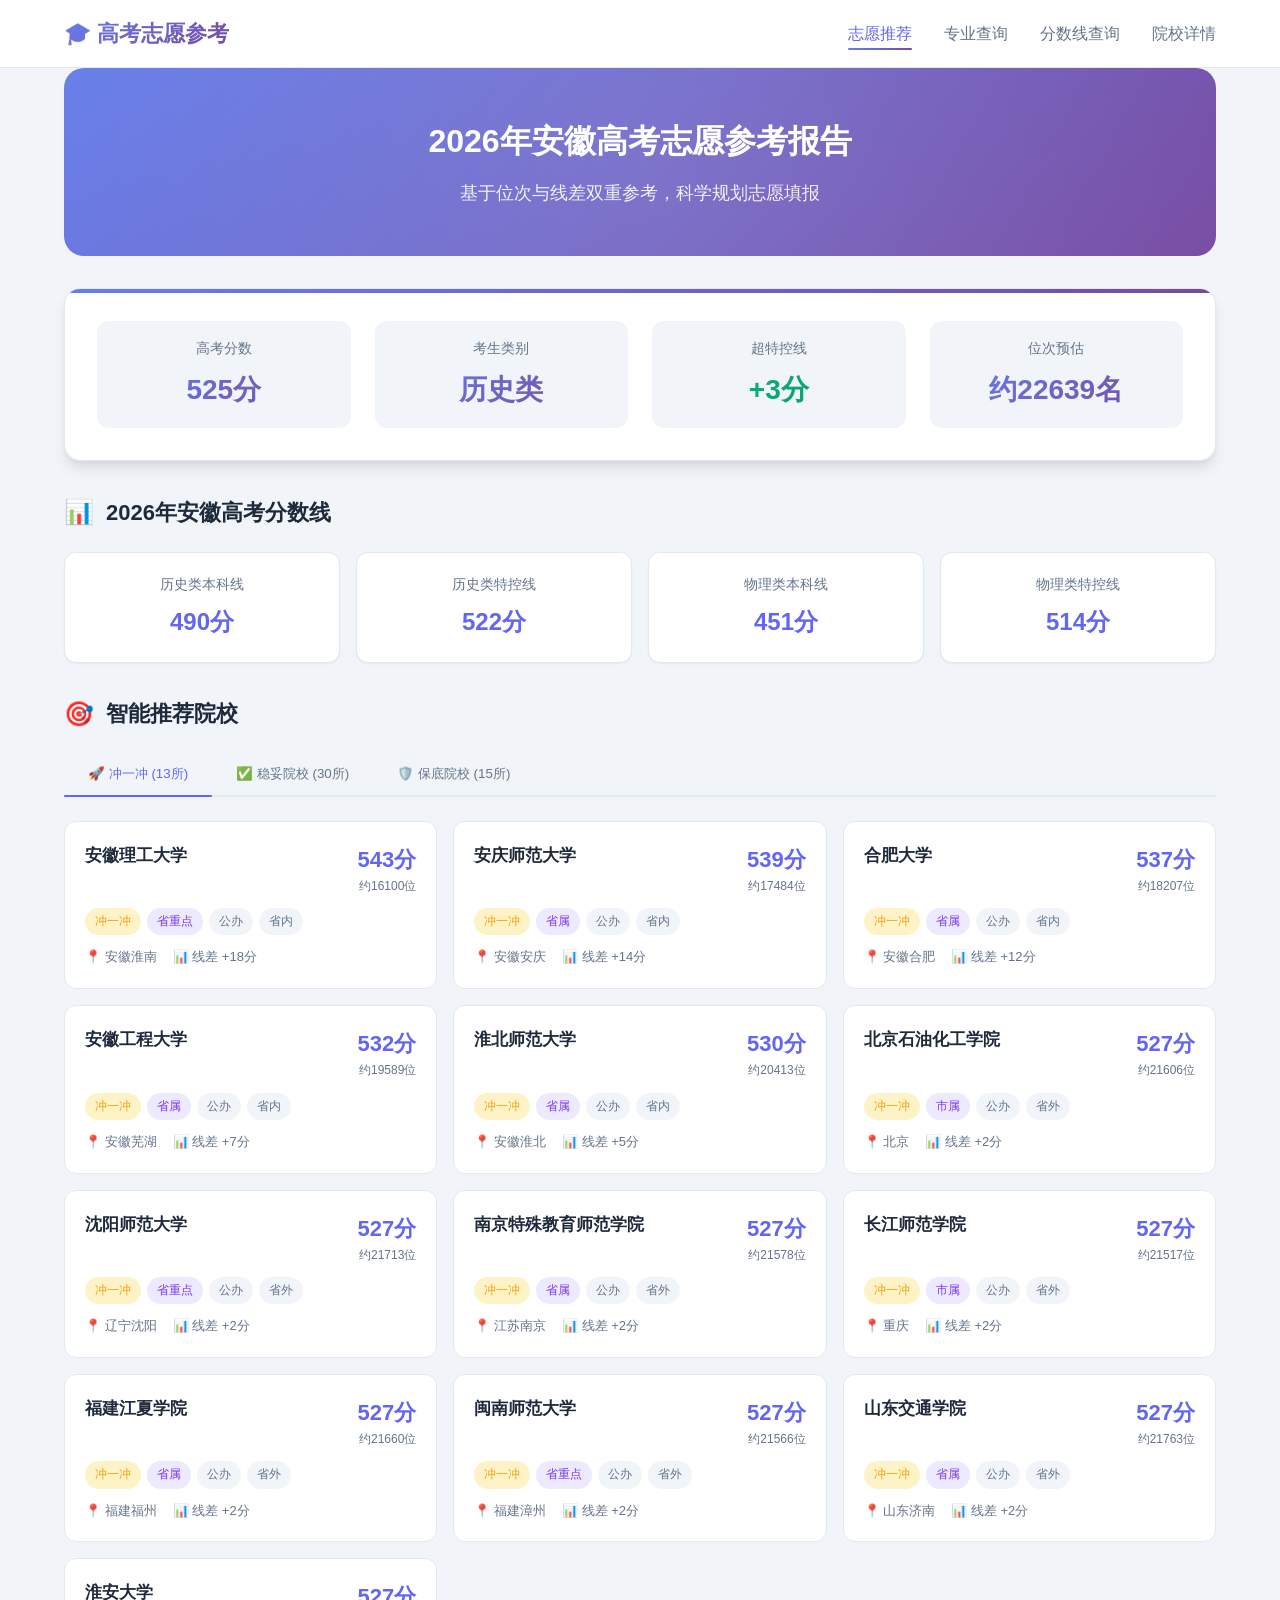
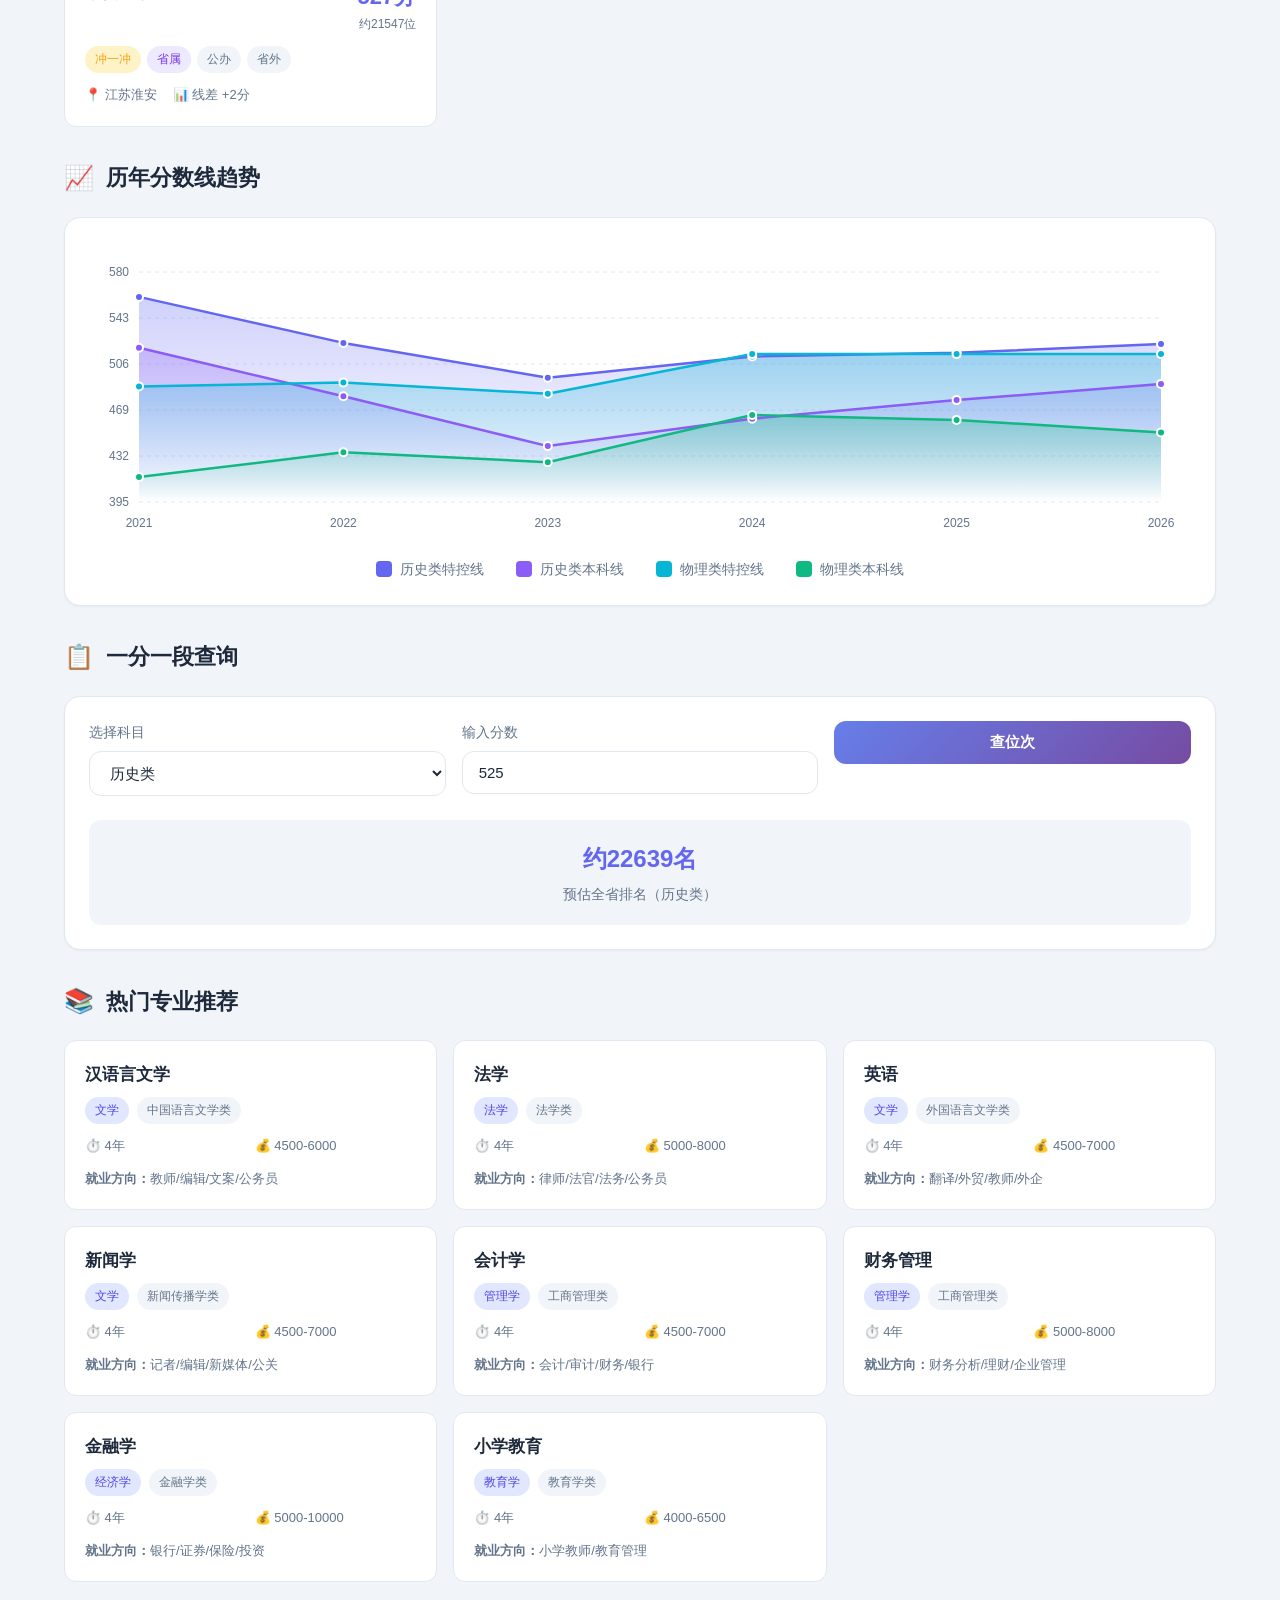
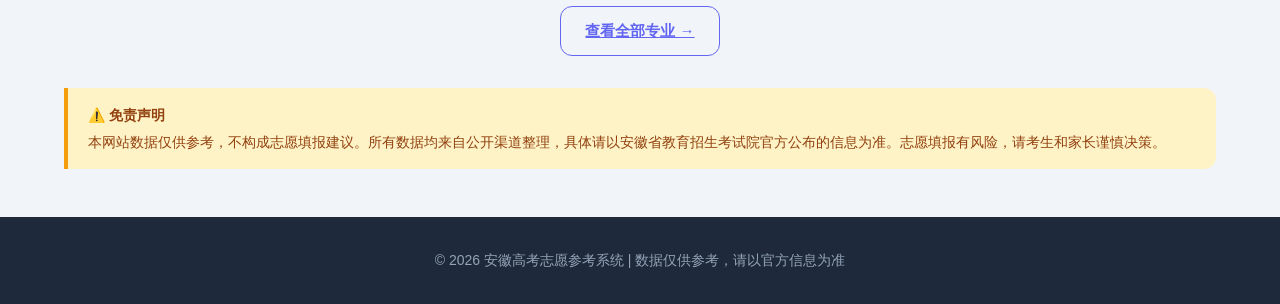
==== index.html @ 8ac1f15d "feat: 2026年安徽高考志愿参考报告系统 - 124所院校数据" ====
<!DOCTYPE html>
<html lang="zh-CN">
<head>
    <meta charset="UTF-8">
    <meta name="viewport" content="width=device-width, initial-scale=1.0">
    <title>2026年安徽高考志愿参考报告</title>
    <link rel="stylesheet" href="css/style.css">
</head>
<body>
    <header>
        <nav>
            <a href="index.html" class="logo">🎓 高考志愿参考</a>
            <button class="menu-toggle" aria-label="菜单">☰</button>
            <ul class="nav-links">
                <li><a href="index.html" class="active">志愿推荐</a></li>
                <li><a href="major.html">专业查询</a></li>
                <li><a href="score.html">分数线查询</a></li>
                <li><a href="school.html">院校详情</a></li>
            </ul>
        </nav>
    </header>

    <main class="container">
        <div class="hero">
            <h1>2026年安徽高考志愿参考报告</h1>
            <p>基于位次与线差双重参考，科学规划志愿填报</p>
        </div>

        <div class="section">
            <div class="user-info-card">
                <div class="user-info-item">
                    <div class="label">高考分数</div>
                    <div class="value">525分</div>
                </div>
                <div class="user-info-item">
                    <div class="label">考生类别</div>
                    <div class="value">历史类</div>
                </div>
                <div class="user-info-item">
                    <div class="label">超特控线</div>
                    <div class="value green">+3分</div>
                </div>
                <div class="user-info-item">
                    <div class="label">位次预估</div>
                    <div class="value">约22639名</div>
                </div>
            </div>
        </div>

        <div class="section">
            <h2 class="section-title">
                <span class="icon">📊</span>
                2026年安徽高考分数线
            </h2>
            <div class="score-lines">
                <div class="score-line-card">
                    <div class="label">历史类本科线</div>
                    <div class="value">490分</div>
                </div>
                <div class="score-line-card">
                    <div class="label">历史类特控线</div>
                    <div class="value">522分</div>
                </div>
                <div class="score-line-card">
                    <div class="label">物理类本科线</div>
                    <div class="value">451分</div>
                </div>
                <div class="score-line-card">
                    <div class="label">物理类特控线</div>
                    <div class="value">514分</div>
                </div>
            </div>
        </div>

        <div class="section">
            <h2 class="section-title">
                <span class="icon">🎯</span>
                智能推荐院校
            </h2>
            <div class="tabs">
                <button class="tab active" data-tab="chong">🚀 冲一冲 (13所)</button>
                <button class="tab" data-tab="wen">✅ 稳妥院校 (30所)</button>
                <button class="tab" data-tab="bao">🛡️ 保底院校 (15所)</button>
            </div>

            <div class="tab-content active" id="tab-chong">
                <div class="recommend-grid" id="chongList"></div>
            </div>
            <div class="tab-content" id="tab-wen">
                <div class="recommend-grid" id="wenList"></div>
            </div>
            <div class="tab-content" id="tab-bao">
                <div class="recommend-grid" id="baoList"></div>
            </div>
        </div>

        <div class="section">
            <h2 class="section-title">
                <span class="icon">📈</span>
                历年分数线趋势
            </h2>
            <div class="chart-container">
                <div class="chart-canvas" id="trendChart"></div>
                <div class="chart-legend">
                    <div class="legend-item">
                        <span class="legend-color" style="background: #6366f1;"></span>
                        <span>历史类特控线</span>
                    </div>
                    <div class="legend-item">
                        <span class="legend-color" style="background: #8b5cf6;"></span>
                        <span>历史类本科线</span>
                    </div>
                    <div class="legend-item">
                        <span class="legend-color" style="background: #06b6d4;"></span>
                        <span>物理类特控线</span>
                    </div>
                    <div class="legend-item">
                        <span class="legend-color" style="background: #10b981;"></span>
                        <span>物理类本科线</span>
                    </div>
                </div>
            </div>
        </div>

        <div class="section">
            <h2 class="section-title">
                <span class="icon">📋</span>
                一分一段查询
            </h2>
            <div class="query-card">
                <div class="query-form">
                    <div class="form-group">
                        <label for="querySubject">选择科目</label>
                        <select id="querySubject">
                            <option value="history">历史类</option>
                            <option value="physics">物理类</option>
                        </select>
                    </div>
                    <div class="form-group">
                        <label for="queryScore">输入分数</label>
                        <input type="number" id="queryScore" placeholder="请输入分数" min="300" max="750" value="525">
                    </div>
                    <div class="form-group" style="display: flex; align-items: flex-end;">
                        <button class="btn btn-primary" id="queryRankBtn" style="width: 100%;">查位次</button>
                    </div>
                </div>
                <div class="query-result" id="rankResult">
                    <div class="result-value">约22639名</div>
                    <div class="result-label">预估全省排名（历史类）</div>
                </div>
            </div>
        </div>

        <div class="section">
            <h2 class="section-title">
                <span class="icon">📚</span>
                热门专业推荐
            </h2>
            <div class="major-grid" id="majorRecommend"></div>
            <div style="text-align: center; margin-top: 1.5rem;">
                <a href="major.html" class="btn btn-outline">查看全部专业 →</a>
            </div>
        </div>

        <div class="disclaimer">
            <strong>⚠️ 免责声明</strong>
            本网站数据仅供参考，不构成志愿填报建议。所有数据均来自公开渠道整理，具体请以安徽省教育招生考试院官方公布的信息为准。志愿填报有风险，请考生和家长谨慎决策。
        </div>
    </main>

    <footer>
        <p>© 2026 安徽高考志愿参考系统 | 数据仅供参考，请以官方信息为准</p>
    </footer>

    <script src="data/control-lines.js"></script>
    <script src="data/schools-anhui.js"></script>
    <script src="data/schools-national.js"></script>
    <script src="data/majors.js"></script>
    <script src="data/rank-table.js"></script>
    <script src="js/app.js"></script>
</body>
</html>
---- css/style.css ----
:root {
    --primary: #6366f1;
    --primary-dark: #4f46e5;
    --primary-light: #818cf8;
    --secondary: #8b5cf6;
    --secondary-dark: #7c3aed;
    --accent: #06b6d4;
    --success: #10b981;
    --warning: #f59e0b;
    --danger: #ef4444;
    --bg: #f1f5f9;
    --bg-gradient: linear-gradient(135deg, #667eea 0%, #764ba2 100%);
    --card-bg: #ffffff;
    --text: #1e293b;
    --text-secondary: #64748b;
    --text-light: #94a3b8;
    --border: #e2e8f0;
    --shadow-sm: 0 1px 2px 0 rgba(0, 0, 0, 0.05);
    --shadow: 0 4px 6px -1px rgba(0, 0, 0, 0.1), 0 2px 4px -1px rgba(0, 0, 0, 0.06);
    --shadow-md: 0 10px 15px -3px rgba(0, 0, 0, 0.1), 0 4px 6px -2px rgba(0, 0, 0, 0.05);
    --shadow-lg: 0 20px 25px -5px rgba(0, 0, 0, 0.1), 0 10px 10px -5px rgba(0, 0, 0, 0.04);
    --radius: 8px;
    --radius-md: 12px;
    --radius-lg: 16px;
    --radius-xl: 20px;
    --transition: all 0.3s cubic-bezier(0.4, 0, 0.2, 1);
}

* {
    margin: 0;
    padding: 0;
    box-sizing: border-box;
}

html {
    font-size: 16px;
    scroll-behavior: smooth;
}

body {
    font-family: -apple-system, BlinkMacSystemFont, "Segoe UI", "PingFang SC", "Hiragino Sans GB", "Microsoft YaHei", Roboto, "Helvetica Neue", Arial, sans-serif;
    background: var(--bg);
    color: var(--text);
    line-height: 1.6;
    min-height: 100vh;
}

.container {
    max-width: 1200px;
    margin: 0 auto;
    padding: 0 1.5rem;
}

header {
    background: rgba(255, 255, 255, 0.95);
    backdrop-filter: blur(10px);
    border-bottom: 1px solid var(--border);
    position: sticky;
    top: 0;
    z-index: 100;
}

nav {
    display: flex;
    justify-content: space-between;
    align-items: center;
    padding: 1rem 1.5rem;
    max-width: 1200px;
    margin: 0 auto;
}

.logo {
    font-size: 1.375rem;
    font-weight: 700;
    background: var(--bg-gradient);
    -webkit-background-clip: text;
    -webkit-text-fill-color: transparent;
    background-clip: text;
    text-decoration: none;
    display: flex;
    align-items: center;
    gap: 0.5rem;
}

.nav-links {
    display: flex;
    gap: 2rem;
    list-style: none;
    align-items: center;
}

.nav-links a {
    color: var(--text-secondary);
    text-decoration: none;
    font-weight: 500;
    transition: var(--transition);
    position: relative;
    padding: 0.5rem 0;
}

.nav-links a:hover,
.nav-links a.active {
    color: var(--primary);
}

.nav-links a.active::after {
    content: '';
    position: absolute;
    bottom: 0;
    left: 0;
    right: 0;
    height: 2px;
    background: var(--bg-gradient);
    border-radius: 1px;
}

.menu-toggle {
    display: none;
    background: none;
    border: none;
    font-size: 1.5rem;
    cursor: pointer;
    color: var(--text);
}

main {
    padding: 2rem 0;
    max-width: 1200px;
    margin: 0 auto;
    min-height: calc(100vh - 140px);
}

footer {
    background: #1e293b;
    color: #94a3b8;
    text-align: center;
    padding: 2rem 1.5rem;
    margin-top: 3rem;
}

footer p {
    font-size: 0.875rem;
}

.hero {
    text-align: center;
    padding: 3rem 2rem;
    background: var(--bg-gradient);
    color: #fff;
    border-radius: var(--radius-xl);
    margin-bottom: 2rem;
    position: relative;
    overflow: hidden;
}

.hero::before {
    content: '';
    position: absolute;
    top: -50%;
    left: -50%;
    width: 200%;
    height: 200%;
    background: radial-gradient(circle, rgba(255,255,255,0.1) 0%, transparent 60%);
    animation: float 6s ease-in-out infinite;
}

@keyframes float {
    0%, 100% { transform: translate(0, 0); }
    50% { transform: translate(20px, 20px); }
}

.hero h1 {
    font-size: 2rem;
    margin-bottom: 0.75rem;
    position: relative;
    z-index: 1;
}

.hero p {
    opacity: 0.9;
    font-size: 1.125rem;
    position: relative;
    z-index: 1;
}

.section {
    margin-bottom: 2rem;
}

.section-title {
    font-size: 1.375rem;
    font-weight: 700;
    margin-bottom: 1.25rem;
    display: flex;
    align-items: center;
    gap: 0.75rem;
    color: var(--text);
}

.section-title .icon {
    font-size: 1.5rem;
}

.card {
    background: var(--card-bg);
    border-radius: var(--radius-lg);
    padding: 1.5rem;
    box-shadow: var(--shadow-sm);
    transition: var(--transition);
    border: 1px solid var(--border);
}

.card:hover {
    box-shadow: var(--shadow-md);
    transform: translateY(-2px);
}

.user-info-card {
    background: var(--card-bg);
    border-radius: var(--radius-lg);
    padding: 2rem;
    box-shadow: var(--shadow-md);
    margin-bottom: 2rem;
    display: grid;
    grid-template-columns: repeat(auto-fit, minmax(200px, 1fr));
    gap: 1.5rem;
    border: 1px solid var(--border);
    position: relative;
    overflow: hidden;
}

.user-info-card::before {
    content: '';
    position: absolute;
    top: 0;
    left: 0;
    right: 0;
    height: 4px;
    background: var(--bg-gradient);
}

.user-info-item {
    text-align: center;
    padding: 1rem;
    background: var(--bg);
    border-radius: var(--radius-md);
}

.user-info-item .label {
    font-size: 0.875rem;
    color: var(--text-secondary);
    margin-bottom: 0.5rem;
}

.user-info-item .value {
    font-size: 1.75rem;
    font-weight: 700;
    background: var(--bg-gradient);
    -webkit-background-clip: text;
    -webkit-text-fill-color: transparent;
    background-clip: text;
}

.user-info-item .value.green {
    background: linear-gradient(135deg, #10b981 0%, #059669 100%);
    -webkit-background-clip: text;
    -webkit-text-fill-color: transparent;
    background-clip: text;
}

.score-lines {
    display: grid;
    grid-template-columns: repeat(auto-fit, minmax(180px, 1fr));
    gap: 1rem;
    margin-bottom: 2rem;
}

.score-line-card {
    background: var(--card-bg);
    border-radius: var(--radius-md);
    padding: 1.25rem;
    text-align: center;
    border: 1px solid var(--border);
    box-shadow: var(--shadow-sm);
    transition: var(--transition);
}

.score-line-card:hover {
    box-shadow: var(--shadow-md);
    transform: translateY(-2px);
}

.score-line-card .label {
    font-size: 0.875rem;
    color: var(--text-secondary);
    margin-bottom: 0.5rem;
}

.score-line-card .value {
    font-size: 1.5rem;
    font-weight: 700;
    color: var(--primary);
}

.recommend-tabs {
    display: flex;
    gap: 0.5rem;
    margin-bottom: 1.5rem;
    flex-wrap: wrap;
}

.tab-btn {
    padding: 0.625rem 1.25rem;
    border: 1px solid var(--border);
    background: var(--card-bg);
    border-radius: var(--radius-md);
    cursor: pointer;
    font-weight: 500;
    transition: var(--transition);
    color: var(--text-secondary);
}

.tab-btn:hover {
    border-color: var(--primary-light);
    color: var(--primary);
}

.tab-btn.active {
    background: var(--bg-gradient);
    color: #fff;
    border-color: transparent;
}

.recommend-grid {
    display: grid;
    grid-template-columns: repeat(auto-fill, minmax(350px, 1fr));
    gap: 1rem;
}

.school-card {
    background: var(--card-bg);
    border-radius: var(--radius-md);
    padding: 1.25rem;
    border: 1px solid var(--border);
    transition: var(--transition);
    cursor: pointer;
    display: flex;
    flex-direction: column;
    gap: 0.75rem;
}

.school-card:hover {
    box-shadow: var(--shadow-md);
    transform: translateY(-2px);
    border-color: var(--primary-light);
}

.school-card-header {
    display: flex;
    justify-content: space-between;
    align-items: flex-start;
    gap: 1rem;
}

.school-card-header h3 {
    font-size: 1.0625rem;
    font-weight: 600;
    color: var(--text);
}

.school-score {
    text-align: right;
    flex-shrink: 0;
}

.school-score .score {
    font-size: 1.375rem;
    font-weight: 700;
    color: var(--primary);
}

.school-score .rank {
    font-size: 0.75rem;
    color: var(--text-secondary);
}

.school-tags {
    display: flex;
    flex-wrap: wrap;
    gap: 0.375rem;
}

.tag {
    padding: 0.25rem 0.625rem;
    background: var(--bg);
    border-radius: 9999px;
    font-size: 0.75rem;
    color: var(--text-secondary);
    font-weight: 500;
}

.tag.primary {
    background: #e0e7ff;
    color: var(--primary-dark);
}

.tag.success {
    background: #d1fae5;
    color: var(--success);
}

.tag.warning {
    background: #fef3c7;
    color: var(--warning);
}

.tag.danger {
    background: #fee2e2;
    color: var(--danger);
}

.tag.secondary {
    background: #ede9fe;
    color: var(--secondary-dark);
}

.school-meta {
    display: flex;
    gap: 1rem;
    font-size: 0.8125rem;
    color: var(--text-secondary);
    flex-wrap: wrap;
}

.school-meta span {
    display: flex;
    align-items: center;
    gap: 0.25rem;
}

.chart-container {
    background: var(--card-bg);
    border-radius: var(--radius-lg);
    padding: 1.5rem;
    border: 1px solid var(--border);
    box-shadow: var(--shadow-sm);
    margin-bottom: 2rem;
}

.chart-canvas {
    width: 100%;
    height: 300px;
    position: relative;
}

.chart-legend {
    display: flex;
    justify-content: center;
    gap: 2rem;
    margin-top: 1rem;
    flex-wrap: wrap;
}

.legend-item {
    display: flex;
    align-items: center;
    gap: 0.5rem;
    font-size: 0.875rem;
    color: var(--text-secondary);
}

.legend-color {
    width: 16px;
    height: 16px;
    border-radius: 4px;
}

.query-card {
    background: var(--card-bg);
    border-radius: var(--radius-lg);
    padding: 1.5rem;
    border: 1px solid var(--border);
    box-shadow: var(--shadow-sm);
    margin-bottom: 2rem;
}

.query-form {
    display: grid;
    grid-template-columns: repeat(auto-fit, minmax(200px, 1fr));
    gap: 1rem;
    margin-bottom: 1.5rem;
}

.form-group {
    display: flex;
    flex-direction: column;
    gap: 0.5rem;
}

.form-group label {
    font-weight: 500;
    font-size: 0.875rem;
    color: var(--text-secondary);
}

.form-group select,
.form-group input {
    padding: 0.75rem 1rem;
    border: 1px solid var(--border);
    border-radius: var(--radius-md);
    font-size: 0.9375rem;
    transition: var(--transition);
    background: var(--card-bg);
    color: var(--text);
}

.form-group select:focus,
.form-group input:focus {
    outline: none;
    border-color: var(--primary);
    box-shadow: 0 0 0 3px rgba(99, 102, 241, 0.1);
}

.btn {
    padding: 0.75rem 1.5rem;
    border: none;
    border-radius: var(--radius-md);
    font-size: 0.9375rem;
    font-weight: 600;
    cursor: pointer;
    transition: var(--transition);
    display: inline-flex;
    align-items: center;
    justify-content: center;
    gap: 0.5rem;
}

.btn-primary {
    background: var(--bg-gradient);
    color: #fff;
}

.btn-primary:hover {
    transform: translateY(-1px);
    box-shadow: var(--shadow-md);
}

.btn-secondary {
    background: var(--card-bg);
    color: var(--text);
    border: 1px solid var(--border);
}

.btn-secondary:hover {
    border-color: var(--primary-light);
    color: var(--primary);
}

.btn-outline {
    background: transparent;
    color: var(--primary);
    border: 1px solid var(--primary);
}

.btn-outline:hover {
    background: var(--primary);
    color: #fff;
}

.query-result {
    background: var(--bg);
    border-radius: var(--radius-md);
    padding: 1.25rem;
    text-align: center;
}

.query-result .result-value {
    font-size: 1.5rem;
    font-weight: 700;
    color: var(--primary);
    margin-bottom: 0.25rem;
}

.query-result .result-label {
    font-size: 0.875rem;
    color: var(--text-secondary);
}

.major-grid {
    display: grid;
    grid-template-columns: repeat(auto-fill, minmax(300px, 1fr));
    gap: 1rem;
}

.major-card {
    background: var(--card-bg);
    border-radius: var(--radius-md);
    padding: 1.25rem;
    border: 1px solid var(--border);
    transition: var(--transition);
}

.major-card:hover {
    box-shadow: var(--shadow-md);
    transform: translateY(-2px);
    border-color: var(--primary-light);
}

.major-card h3 {
    font-size: 1.0625rem;
    font-weight: 600;
    margin-bottom: 0.5rem;
    color: var(--text);
}

.major-card .category {
    font-size: 0.8125rem;
    color: var(--text-secondary);
    margin-bottom: 0.75rem;
    display: flex;
    gap: 0.5rem;
    flex-wrap: wrap;
}

.major-card .info {
    display: grid;
    grid-template-columns: 1fr 1fr;
    gap: 0.5rem;
    font-size: 0.8125rem;
    color: var(--text-secondary);
}

.major-card .info span {
    display: flex;
    align-items: center;
    gap: 0.25rem;
}

.filter-bar {
    display: flex;
    gap: 1rem;
    margin-bottom: 1.5rem;
    flex-wrap: wrap;
    align-items: flex-end;
}

.filter-bar .form-group {
    flex: 1;
    min-width: 150px;
}

.back-link {
    display: inline-flex;
    align-items: center;
    gap: 0.5rem;
    color: var(--primary);
    text-decoration: none;
    font-weight: 500;
    margin-bottom: 1rem;
    transition: var(--transition);
}

.back-link:hover {
    color: var(--primary-dark);
    transform: translateX(-2px);
}

.school-detail-header {
    background: var(--bg-gradient);
    color: #fff;
    padding: 2.5rem;
    border-radius: var(--radius-xl);
    margin-bottom: 2rem;
    position: relative;
    overflow: hidden;
}

.school-detail-header::before {
    content: '';
    position: absolute;
    top: -50%;
    right: -20%;
    width: 60%;
    height: 200%;
    background: radial-gradient(circle, rgba(255,255,255,0.15) 0%, transparent 60%);
}

.school-detail-header h1 {
    font-size: 1.75rem;
    margin-bottom: 0.75rem;
    position: relative;
    z-index: 1;
}

.school-detail-header .meta {
    display: flex;
    gap: 1rem;
    flex-wrap: wrap;
    opacity: 0.9;
    position: relative;
    z-index: 1;
}

.school-detail-header .meta span {
    display: flex;
    align-items: center;
    gap: 0.375rem;
}

.detail-grid {
    display: grid;
    grid-template-columns: repeat(auto-fit, minmax(250px, 1fr));
    gap: 1rem;
    margin-bottom: 2rem;
}

.detail-item {
    background: var(--bg);
    padding: 1rem;
    border-radius: var(--radius-md);
}

.detail-item .label {
    font-size: 0.8125rem;
    color: var(--text-secondary);
    margin-bottom: 0.375rem;
}

.detail-item .value {
    font-weight: 600;
    color: var(--text);
}

.detail-section {
    background: var(--card-bg);
    border-radius: var(--radius-lg);
    padding: 1.5rem;
    margin-bottom: 1.5rem;
    border: 1px solid var(--border);
    box-shadow: var(--shadow-sm);
}

.detail-section h2 {
    font-size: 1.125rem;
    margin-bottom: 1rem;
    padding-bottom: 0.75rem;
    border-bottom: 1px solid var(--border);
    color: var(--text);
}

.score-table {
    width: 100%;
    border-collapse: collapse;
}

.score-table th,
.score-table td {
    padding: 0.75rem 1rem;
    text-align: left;
    border-bottom: 1px solid var(--border);
}

.score-table th {
    background: var(--bg);
    font-weight: 600;
    font-size: 0.875rem;
    color: var(--text-secondary);
}

.score-table tr:hover td {
    background: var(--bg);
}

.score-table tr:last-child td {
    border-bottom: none;
}

.advantage-tags {
    display: flex;
    flex-wrap: wrap;
    gap: 0.5rem;
}

.advantage-tags .tag {
    padding: 0.5rem 0.875rem;
    background: #e0e7ff;
    color: var(--primary-dark);
    font-size: 0.875rem;
}

.disclaimer {
    background: #fef3c7;
    border-left: 4px solid var(--warning);
    padding: 1rem 1.25rem;
    border-radius: 0 var(--radius-md) var(--radius-md) 0;
    margin-top: 2rem;
    font-size: 0.875rem;
    color: #92400e;
}

.disclaimer strong {
    display: block;
    margin-bottom: 0.25rem;
}

.empty-state {
    text-align: center;
    padding: 3rem 1rem;
    color: var(--text-secondary);
}

.empty-state .icon {
    font-size: 3rem;
    margin-bottom: 1rem;
    opacity: 0.5;
}

.tabs {
    display: flex;
    gap: 0;
    border-bottom: 2px solid var(--border);
    margin-bottom: 1.5rem;
}

.tab {
    padding: 0.75rem 1.5rem;
    background: none;
    border: none;
    cursor: pointer;
    font-weight: 500;
    color: var(--text-secondary);
    position: relative;
    transition: var(--transition);
}

.tab:hover {
    color: var(--primary);
}

.tab.active {
    color: var(--primary);
}

.tab.active::after {
    content: '';
    position: absolute;
    bottom: -2px;
    left: 0;
    right: 0;
    height: 2px;
    background: var(--primary);
    border-radius: 1px;
}

.tab-content {
    display: none;
}

.tab-content.active {
    display: block;
    animation: fadeIn 0.3s ease;
}

@keyframes fadeIn {
    from { opacity: 0; transform: translateY(10px); }
    to { opacity: 1; transform: translateY(0); }
}

.compare-table {
    width: 100%;
    border-collapse: collapse;
    background: var(--card-bg);
    border-radius: var(--radius-md);
    overflow: hidden;
}

.compare-table th,
.compare-table td {
    padding: 1rem;
    text-align: center;
    border-bottom: 1px solid var(--border);
}

.compare-table th {
    background: var(--bg);
    font-weight: 600;
    color: var(--text-secondary);
    font-size: 0.875rem;
}

.compare-table tr:last-child td {
    border-bottom: none;
}

.compare-table td:first-child {
    text-align: left;
    font-weight: 500;
    color: var(--text-secondary);
}

.school-links {
    display: flex;
    gap: 1rem;
    flex-wrap: wrap;
    margin-top: 1rem;
}

.school-links a {
    display: inline-flex;
    align-items: center;
    gap: 0.375rem;
    color: var(--primary);
    text-decoration: none;
    font-size: 0.875rem;
    transition: var(--transition);
}

.school-links a:hover {
    color: var(--primary-dark);
}

@media (max-width: 768px) {
    .nav-links {
        display: none;
        position: absolute;
        top: 100%;
        left: 0;
        right: 0;
        background: var(--card-bg);
        flex-direction: column;
        padding: 1rem 1.5rem;
        border-bottom: 1px solid var(--border);
        gap: 0.75rem;
    }

    .nav-links.active {
        display: flex;
    }

    .menu-toggle {
        display: block;
    }

    .hero {
        padding: 2rem 1.5rem;
    }

    .hero h1 {
        font-size: 1.5rem;
    }

    .hero p {
        font-size: 1rem;
    }

    .recommend-grid {
        grid-template-columns: 1fr;
    }

    .major-grid {
        grid-template-columns: 1fr;
    }

    .user-info-card {
        grid-template-columns: repeat(2, 1fr);
        padding: 1.5rem;
    }

    .user-info-item .value {
        font-size: 1.375rem;
    }

    .school-detail-header {
        padding: 1.5rem;
    }

    .school-detail-header h1 {
        font-size: 1.375rem;
    }

    .query-form {
        grid-template-columns: 1fr;
    }

    .filter-bar {
        flex-direction: column;
    }

    .filter-bar .form-group {
        width: 100%;
    }

    .score-table {
        font-size: 0.8125rem;
    }

    .score-table th,
    .score-table td {
        padding: 0.5rem;
    }
}

@media (max-width: 480px) {
    .container {
        padding: 0 1rem;
    }

    nav {
        padding: 0.75rem 1rem;
    }

    main {
        padding: 1.5rem 0;
    }

    .user-info-card {
        grid-template-columns: 1fr;
    }

    .score-lines {
        grid-template-columns: 1fr 1fr;
    }

    .section-title {
        font-size: 1.125rem;
    }
}
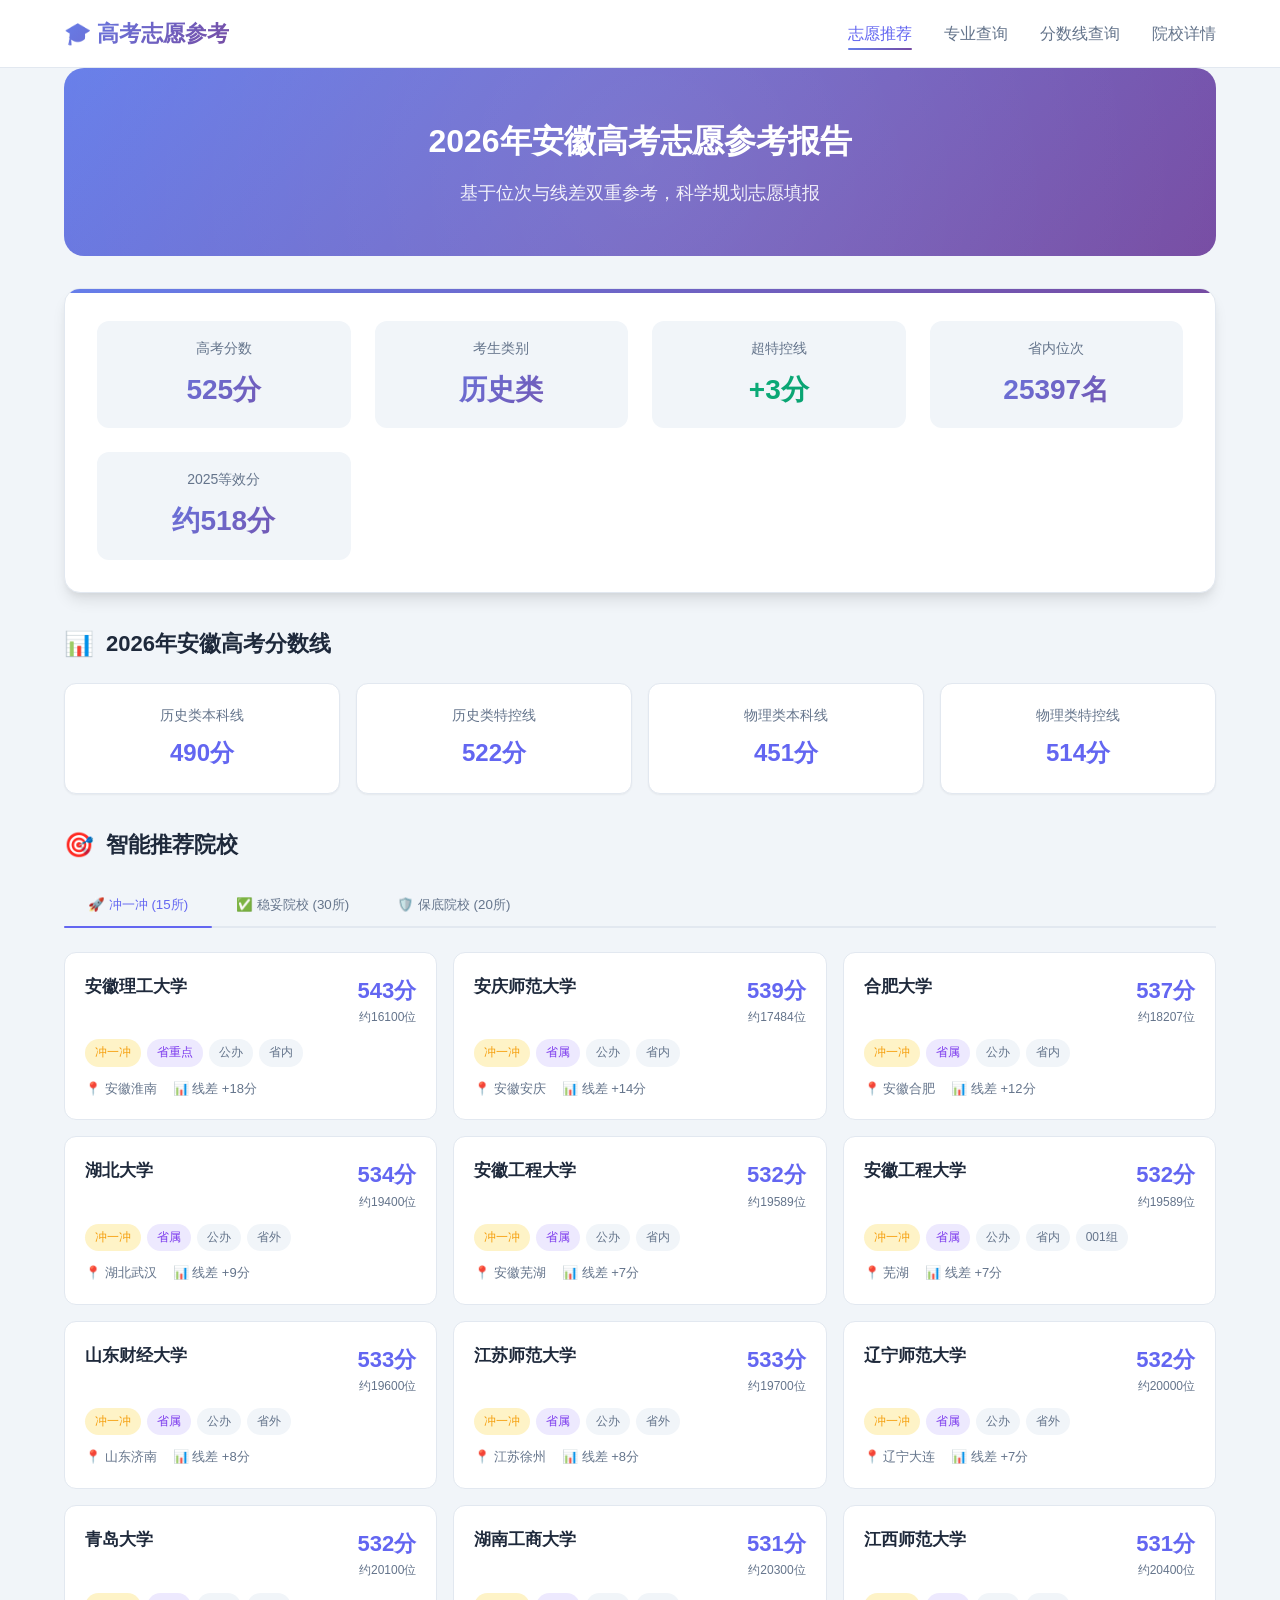
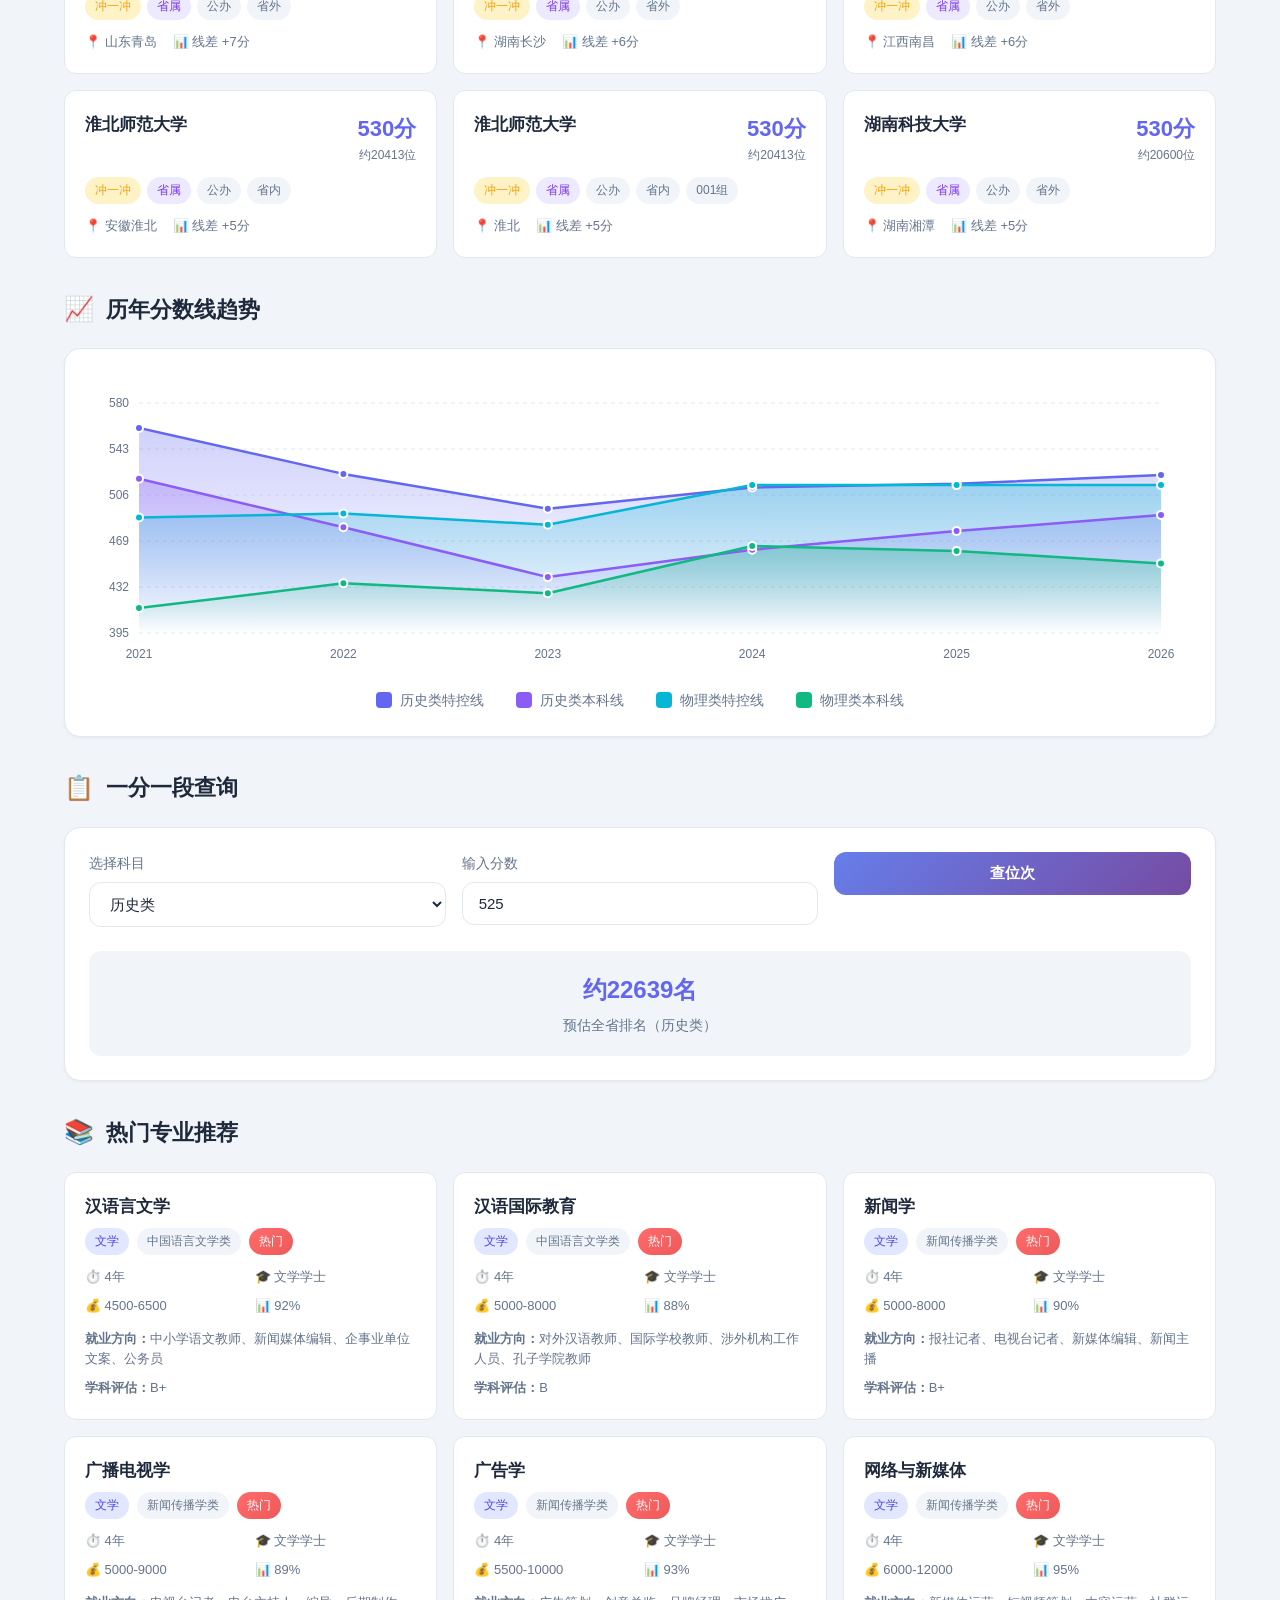
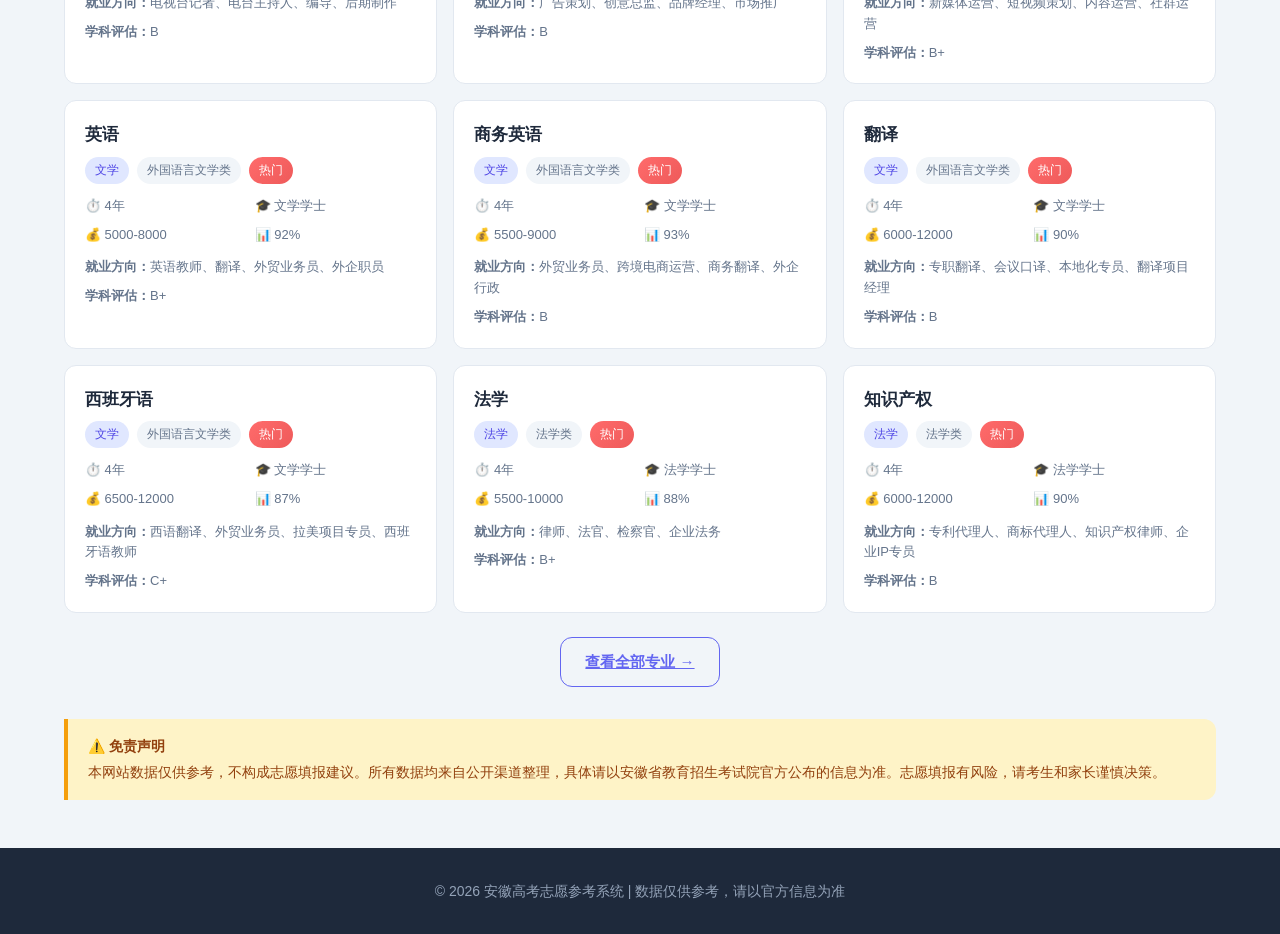
==== commit 50e24203: "更新考生位次为25397名，采用位次优先推荐算法 - 修正考生位次：22639 → 25397名 - 推荐算法改为位次优先原则（冲：位次差-6000~0，稳：0~+5000，保：+5000~+1200" ====
--- a/index.html
+++ b/index.html
@@ -41,8 +41,12 @@
                     <div class="value green">+3分</div>
                 </div>
                 <div class="user-info-item">
-                    <div class="label">位次预估</div>
-                    <div class="value">约22639名</div>
+                    <div class="label">省内位次</div>
+                    <div class="value orange">25397名</div>
+                </div>
+                <div class="user-info-item">
+                    <div class="label">2025等效分</div>
+                    <div class="value">约518分</div>
                 </div>
             </div>
         </div>
@@ -78,9 +82,9 @@
                 智能推荐院校
             </h2>
             <div class="tabs">
-                <button class="tab active" data-tab="chong">🚀 冲一冲 (13所)</button>
+                <button class="tab active" data-tab="chong">🚀 冲一冲 (15所)</button>
                 <button class="tab" data-tab="wen">✅ 稳妥院校 (30所)</button>
-                <button class="tab" data-tab="bao">🛡️ 保底院校 (15所)</button>
+                <button class="tab" data-tab="bao">🛡️ 保底院校 (20所)</button>
             </div>
 
             <div class="tab-content active" id="tab-chong">
--- a/css/style.css
+++ b/css/style.css
@@ -636,6 +636,59 @@
     gap: 0.25rem;
 }
 
+.major-card .major-desc {
+    margin-top: 0.75rem;
+    font-size: 0.8125rem;
+    color: var(--text-secondary);
+    line-height: 1.6;
+    display: -webkit-box;
+    -webkit-line-clamp: 2;
+    -webkit-box-orient: vertical;
+    overflow: hidden;
+}
+
+.major-card .major-section {
+    margin-top: 0.75rem;
+    font-size: 0.8125rem;
+    color: var(--text-secondary);
+}
+
+.major-card .major-section strong {
+    color: var(--text);
+    display: block;
+    margin-bottom: 0.375rem;
+}
+
+.major-card .tag-list {
+    display: flex;
+    flex-wrap: wrap;
+    gap: 0.375rem;
+}
+
+.tag.hot {
+    background: linear-gradient(135deg, #ff6b6b, #ee5a5a);
+    color: white;
+    border-color: transparent;
+}
+
+.tag.cold {
+    background: linear-gradient(135deg, #74b9ff, #0984e3);
+    color: white;
+    border-color: transparent;
+}
+
+.tag.ranking {
+    background: linear-gradient(135deg, #fdcb6e, #f39c12);
+    color: white;
+    border-color: transparent;
+    font-weight: 600;
+}
+
+.tag.small {
+    font-size: 0.6875rem;
+    padding: 0.125rem 0.5rem;
+}
+
 .filter-bar {
     display: flex;
     gap: 1rem;
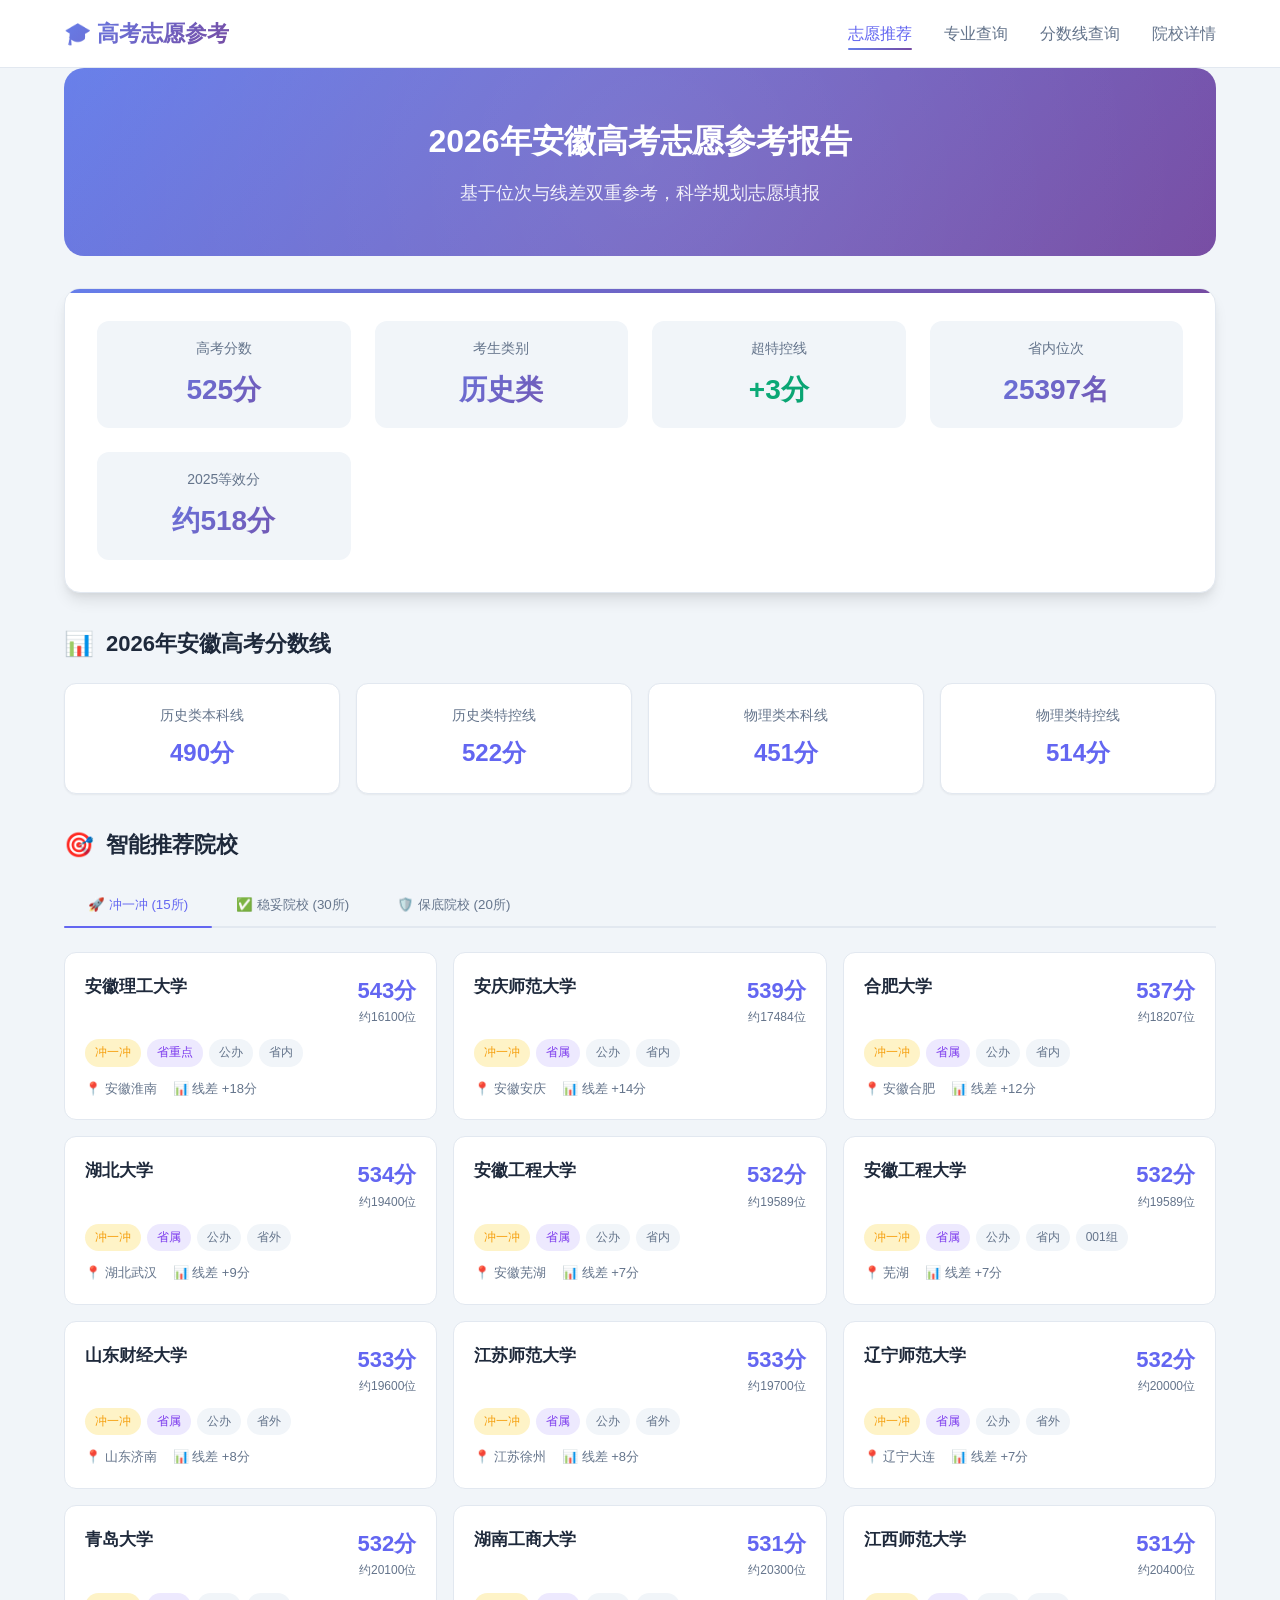
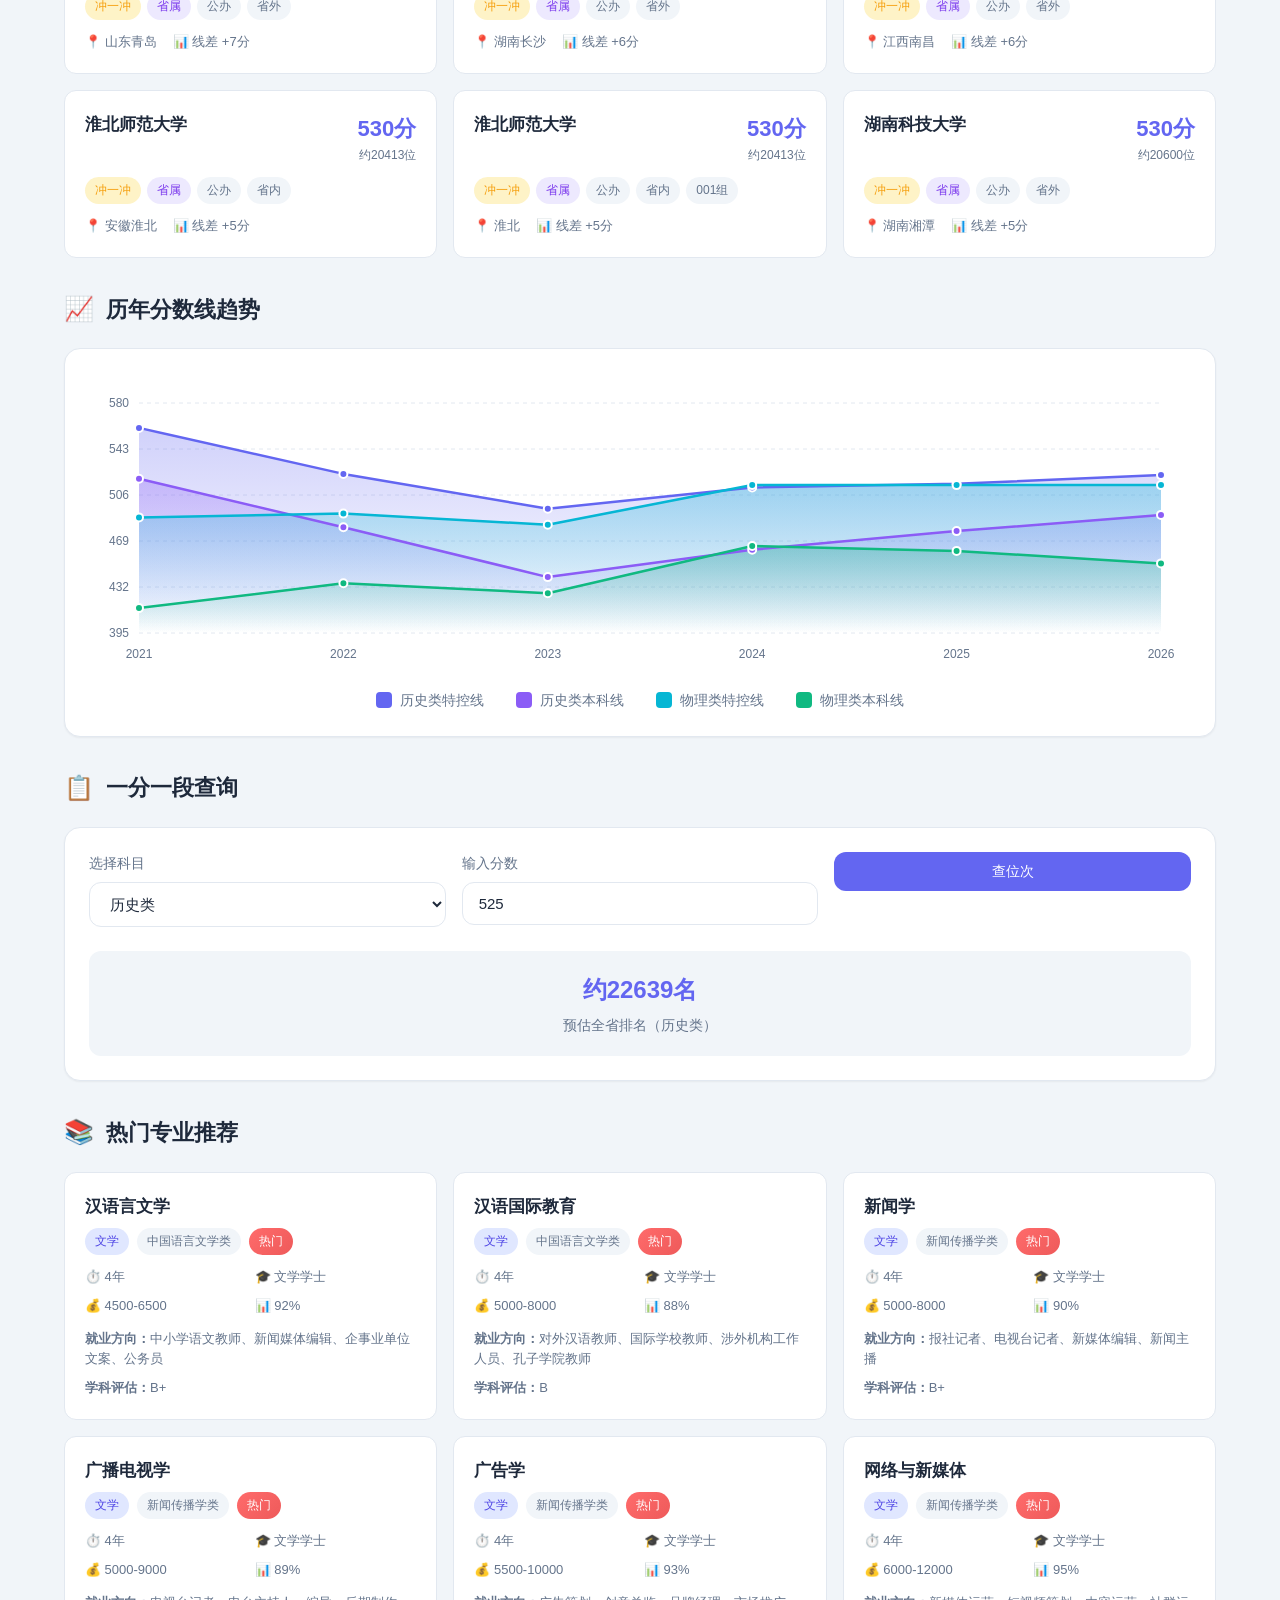
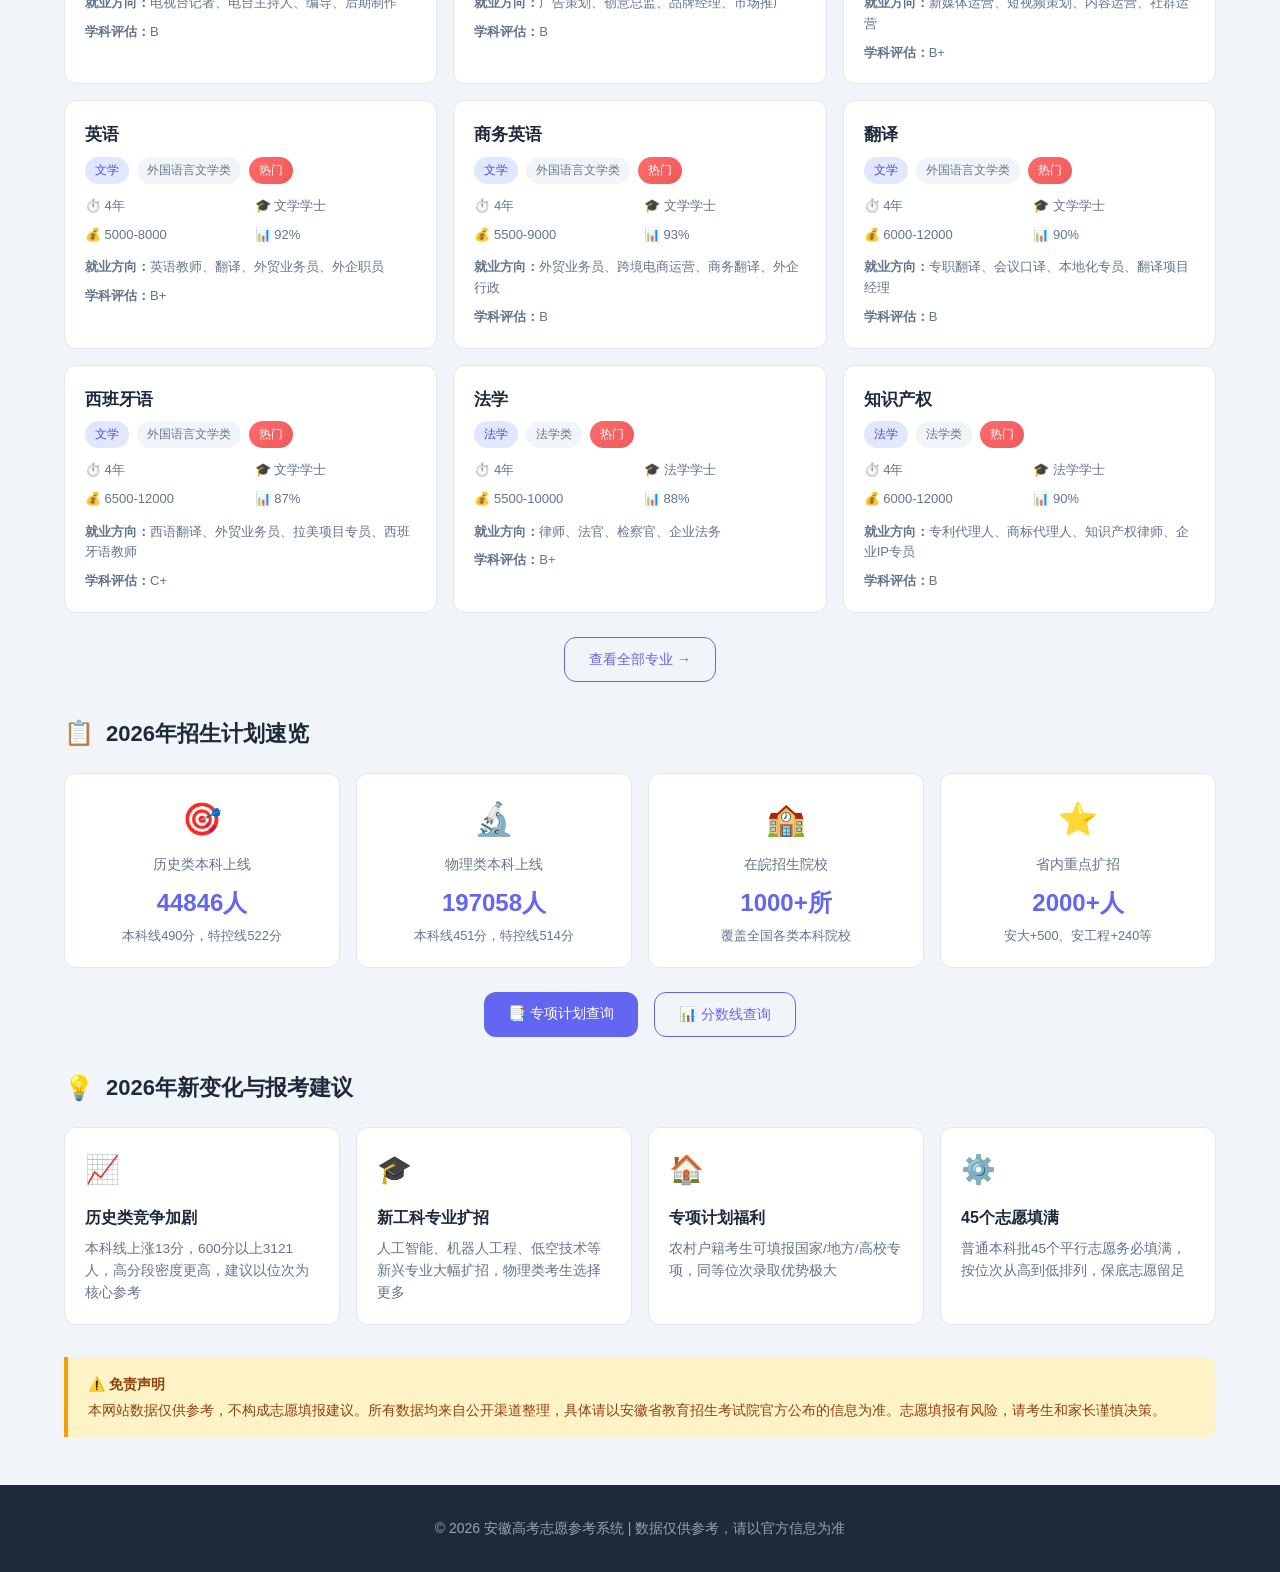
==== commit d6d415dc: "新增专项计划查询功能和2026招生计划数据 - 新增专项计划查询页面(special-plan.html)：国家专项/地方专项/高校专项 - 提取3个专项计划PDF数据：76+20+38=134所院校" ====
--- a/index.html
+++ b/index.html
@@ -166,6 +166,72 @@
             </div>
         </div>
 
+        <div class="section">
+            <h2 class="section-title">
+                <span class="icon">📋</span>
+                2026年招生计划速览
+            </h2>
+            <div class="plan-overview-cards">
+                <div class="plan-overview-card">
+                    <div class="plan-overview-icon">🎯</div>
+                    <div class="plan-overview-title">历史类本科上线</div>
+                    <div class="plan-overview-number">44846人</div>
+                    <div class="plan-overview-desc">本科线490分，特控线522分</div>
+                </div>
+                <div class="plan-overview-card">
+                    <div class="plan-overview-icon">🔬</div>
+                    <div class="plan-overview-title">物理类本科上线</div>
+                    <div class="plan-overview-number">197058人</div>
+                    <div class="plan-overview-desc">本科线451分，特控线514分</div>
+                </div>
+                <div class="plan-overview-card">
+                    <div class="plan-overview-icon">🏫</div>
+                    <div class="plan-overview-title">在皖招生院校</div>
+                    <div class="plan-overview-number">1000+所</div>
+                    <div class="plan-overview-desc">覆盖全国各类本科院校</div>
+                </div>
+                <div class="plan-overview-card">
+                    <div class="plan-overview-icon">⭐</div>
+                    <div class="plan-overview-title">省内重点扩招</div>
+                    <div class="plan-overview-number">2000+人</div>
+                    <div class="plan-overview-desc">安大+500、安工程+240等</div>
+                </div>
+            </div>
+            <div style="text-align: center; margin-top: 1.5rem; display: flex; gap: 1rem; justify-content: center; flex-wrap: wrap;">
+                <a href="special-plan.html" class="btn btn-primary">📑 专项计划查询</a>
+                <a href="score.html" class="btn btn-outline">📊 分数线查询</a>
+            </div>
+        </div>
+
+        <div class="section">
+            <h2 class="section-title">
+                <span class="icon">💡</span>
+                2026年新变化与报考建议
+            </h2>
+            <div class="tips-grid">
+                <div class="tip-card">
+                    <div class="tip-icon">📈</div>
+                    <div class="tip-title">历史类竞争加剧</div>
+                    <div class="tip-desc">本科线上涨13分，600分以上3121人，高分段密度更高，建议以位次为核心参考</div>
+                </div>
+                <div class="tip-card">
+                    <div class="tip-icon">🎓</div>
+                    <div class="tip-title">新工科专业扩招</div>
+                    <div class="tip-desc">人工智能、机器人工程、低空技术等新兴专业大幅扩招，物理类考生选择更多</div>
+                </div>
+                <div class="tip-card">
+                    <div class="tip-icon">🏠</div>
+                    <div class="tip-title">专项计划福利</div>
+                    <div class="tip-desc">农村户籍考生可填报国家/地方/高校专项，同等位次录取优势极大</div>
+                </div>
+                <div class="tip-card">
+                    <div class="tip-icon">⚙️</div>
+                    <div class="tip-title">45个志愿填满</div>
+                    <div class="tip-desc">普通本科批45个平行志愿务必填满，按位次从高到低排列，保底志愿留足</div>
+                </div>
+            </div>
+        </div>
+
         <div class="disclaimer">
             <strong>⚠️ 免责声明</strong>
             本网站数据仅供参考，不构成志愿填报建议。所有数据均来自公开渠道整理，具体请以安徽省教育招生考试院官方公布的信息为准。志愿填报有风险，请考生和家长谨慎决策。
--- a/css/style.css
+++ b/css/style.css
@@ -9,17 +9,22 @@
     --warning: #f59e0b;
     --danger: #ef4444;
     --bg: #f1f5f9;
+    --bg-primary: #ffffff;
+    --bg-secondary: #f8fafc;
     --bg-gradient: linear-gradient(135deg, #667eea 0%, #764ba2 100%);
     --card-bg: #ffffff;
     --text: #1e293b;
+    --text-primary: #1e293b;
     --text-secondary: #64748b;
     --text-light: #94a3b8;
     --border: #e2e8f0;
+    --border-light: #f1f5f9;
     --shadow-sm: 0 1px 2px 0 rgba(0, 0, 0, 0.05);
     --shadow: 0 4px 6px -1px rgba(0, 0, 0, 0.1), 0 2px 4px -1px rgba(0, 0, 0, 0.06);
     --shadow-md: 0 10px 15px -3px rgba(0, 0, 0, 0.1), 0 4px 6px -2px rgba(0, 0, 0, 0.05);
     --shadow-lg: 0 20px 25px -5px rgba(0, 0, 0, 0.1), 0 10px 10px -5px rgba(0, 0, 0, 0.04);
     --radius: 8px;
+    --radius-sm: 6px;
     --radius-md: 12px;
     --radius-lg: 16px;
     --radius-xl: 20px;
@@ -1053,6 +1058,359 @@
     }
 }
 
+.plan-tabs {
+    display: flex;
+    gap: 0.5rem;
+    flex-wrap: wrap;
+    margin-bottom: 1.5rem;
+}
+
+.plan-tab {
+    padding: 0.625rem 1.25rem;
+    background: var(--bg-secondary);
+    border: 1px solid var(--border);
+    border-radius: var(--radius-md);
+    cursor: pointer;
+    font-weight: 500;
+    color: var(--text-secondary);
+    transition: all 0.2s;
+}
+
+.plan-tab:hover {
+    border-color: var(--primary);
+    color: var(--primary);
+}
+
+.plan-tab.active {
+    background: var(--primary);
+    border-color: var(--primary);
+    color: white;
+}
+
+.plan-stats {
+    display: grid;
+    grid-template-columns: repeat(3, 1fr);
+    gap: 1rem;
+    margin-bottom: 1.5rem;
+}
+
+.stat-card {
+    background: var(--bg-secondary);
+    padding: 1.25rem;
+    border-radius: var(--radius-md);
+    text-align: center;
+    border: 1px solid var(--border);
+}
+
+.stat-label {
+    font-size: 0.875rem;
+    color: var(--text-secondary);
+    margin-bottom: 0.5rem;
+}
+
+.stat-value {
+    font-size: 1.5rem;
+    font-weight: 700;
+    color: var(--primary);
+}
+
+.plan-school-card {
+    background: var(--bg-primary);
+    border: 1px solid var(--border);
+    border-radius: var(--radius-md);
+    margin-bottom: 1.25rem;
+    overflow: hidden;
+}
+
+.plan-school-header {
+    display: flex;
+    justify-content: space-between;
+    align-items: center;
+    padding: 1rem 1.25rem;
+    background: var(--bg-secondary);
+    border-bottom: 1px solid var(--border);
+    flex-wrap: wrap;
+    gap: 0.75rem;
+}
+
+.plan-school-name {
+    font-size: 1.05rem;
+    font-weight: 600;
+    color: var(--text-primary);
+    display: flex;
+    align-items: center;
+    gap: 0.75rem;
+    flex-wrap: wrap;
+}
+
+.school-code {
+    font-weight: 400;
+    color: var(--text-secondary);
+    font-size: 0.875rem;
+}
+
+.plan-type-badge {
+    display: inline-block;
+    padding: 0.125rem 0.625rem;
+    border-radius: var(--radius-sm);
+    font-size: 0.75rem;
+    font-weight: 500;
+    color: white;
+}
+
+.type-national { background: #ef4444; }
+.type-local { background: #10b981; }
+.type-college { background: #8b5cf6; }
+
+.plan-school-total {
+    font-size: 0.875rem;
+    color: var(--primary);
+    font-weight: 600;
+}
+
+.plan-group {
+    padding: 1rem 1.25rem;
+    border-bottom: 1px solid var(--border-light);
+}
+
+.plan-group:last-child {
+    border-bottom: none;
+}
+
+.plan-group-header {
+    display: flex;
+    align-items: center;
+    gap: 1rem;
+    margin-bottom: 0.75rem;
+    flex-wrap: wrap;
+}
+
+.group-no {
+    font-weight: 600;
+    color: var(--primary);
+    font-size: 0.9rem;
+}
+
+.subject-req {
+    background: #ede9fe;
+    color: #6d28d9;
+    padding: 0.125rem 0.625rem;
+    border-radius: var(--radius-sm);
+    font-size: 0.8rem;
+}
+
+.group-major-count {
+    font-size: 0.8rem;
+    color: var(--text-secondary);
+}
+
+.plan-major-table {
+    width: 100%;
+    border-collapse: collapse;
+    font-size: 0.875rem;
+}
+
+.plan-major-table th {
+    background: var(--bg-secondary);
+    padding: 0.625rem 0.75rem;
+    text-align: left;
+    font-weight: 600;
+    color: var(--text-secondary);
+    border-bottom: 1px solid var(--border);
+    font-size: 0.8rem;
+}
+
+.plan-major-table td {
+    padding: 0.625rem 0.75rem;
+    border-bottom: 1px solid var(--border-light);
+    color: var(--text-primary);
+}
+
+.plan-major-table tr:last-child td {
+    border-bottom: none;
+}
+
+.major-name-cell {
+    font-weight: 500;
+}
+
+.plan-count {
+    display: inline-block;
+    background: #ecfdf5;
+    color: #047857;
+    padding: 0.125rem 0.5rem;
+    border-radius: var(--radius-sm);
+    font-weight: 600;
+    min-width: 2rem;
+    text-align: center;
+}
+
+.remark-cell {
+    color: var(--text-secondary);
+    font-size: 0.8rem;
+    max-width: 300px;
+}
+
+.plan-overview-cards {
+    display: grid;
+    grid-template-columns: repeat(4, 1fr);
+    gap: 1rem;
+    margin-bottom: 1rem;
+}
+
+.plan-overview-card {
+    background: var(--bg-primary);
+    border: 1px solid var(--border);
+    border-radius: var(--radius-md);
+    padding: 1.25rem;
+    text-align: center;
+    transition: transform 0.2s, box-shadow 0.2s;
+}
+
+.plan-overview-card:hover {
+    transform: translateY(-2px);
+    box-shadow: var(--shadow);
+}
+
+.plan-overview-icon {
+    font-size: 2rem;
+    margin-bottom: 0.5rem;
+}
+
+.plan-overview-title {
+    font-size: 0.9rem;
+    color: var(--text-secondary);
+    margin-bottom: 0.5rem;
+}
+
+.plan-overview-number {
+    font-size: 1.5rem;
+    font-weight: 700;
+    color: var(--primary);
+    margin-bottom: 0.25rem;
+}
+
+.plan-overview-desc {
+    font-size: 0.8rem;
+    color: var(--text-secondary);
+}
+
+.tips-grid {
+    display: grid;
+    grid-template-columns: repeat(4, 1fr);
+    gap: 1rem;
+}
+
+.tip-card {
+    background: var(--bg-primary);
+    border: 1px solid var(--border);
+    border-radius: var(--radius-md);
+    padding: 1.25rem;
+    transition: transform 0.2s, box-shadow 0.2s;
+}
+
+.tip-card:hover {
+    transform: translateY(-2px);
+    box-shadow: var(--shadow);
+}
+
+.tip-icon {
+    font-size: 1.75rem;
+    margin-bottom: 0.75rem;
+}
+
+.tip-title {
+    font-size: 1rem;
+    font-weight: 600;
+    color: var(--text-primary);
+    margin-bottom: 0.5rem;
+}
+
+.tip-desc {
+    font-size: 0.85rem;
+    color: var(--text-secondary);
+    line-height: 1.6;
+}
+
+.btn {
+    display: inline-block;
+    padding: 0.625rem 1.5rem;
+    border-radius: var(--radius-md);
+    font-weight: 500;
+    text-decoration: none;
+    cursor: pointer;
+    border: none;
+    font-size: 0.9rem;
+    transition: all 0.2s;
+}
+
+.btn-primary {
+    background: var(--primary);
+    color: white;
+}
+
+.btn-primary:hover {
+    background: var(--primary-dark);
+}
+
+.btn-outline {
+    background: transparent;
+    border: 1px solid var(--primary);
+    color: var(--primary);
+}
+
+.btn-outline:hover {
+    background: var(--primary);
+    color: white;
+}
+
+@media (max-width: 768px) {
+    .plan-overview-cards {
+        grid-template-columns: repeat(2, 1fr);
+    }
+
+    .tips-grid {
+        grid-template-columns: repeat(2, 1fr);
+    }
+}
+
+@media (max-width: 480px) {
+    .plan-overview-cards {
+        grid-template-columns: 1fr;
+    }
+
+    .tips-grid {
+        grid-template-columns: 1fr;
+    }
+
+    .plan-stats {
+        grid-template-columns: 1fr;
+    }
+}
+
+@media (max-width: 768px) {
+    .plan-stats {
+        grid-template-columns: 1fr 1fr 1fr;
+    }
+
+    .stat-value {
+        font-size: 1.25rem;
+    }
+
+    .plan-major-table {
+        font-size: 0.75rem;
+    }
+
+    .plan-major-table th,
+    .plan-major-table td {
+        padding: 0.5rem;
+    }
+
+    .remark-cell {
+        max-width: 150px;
+    }
+}
+
 @media (max-width: 480px) {
     .container {
         padding: 0 1rem;
@@ -1077,4 +1435,8 @@
     .section-title {
         font-size: 1.125rem;
     }
-}
+
+    .plan-stats {
+        grid-template-columns: 1fr;
+    }
+}
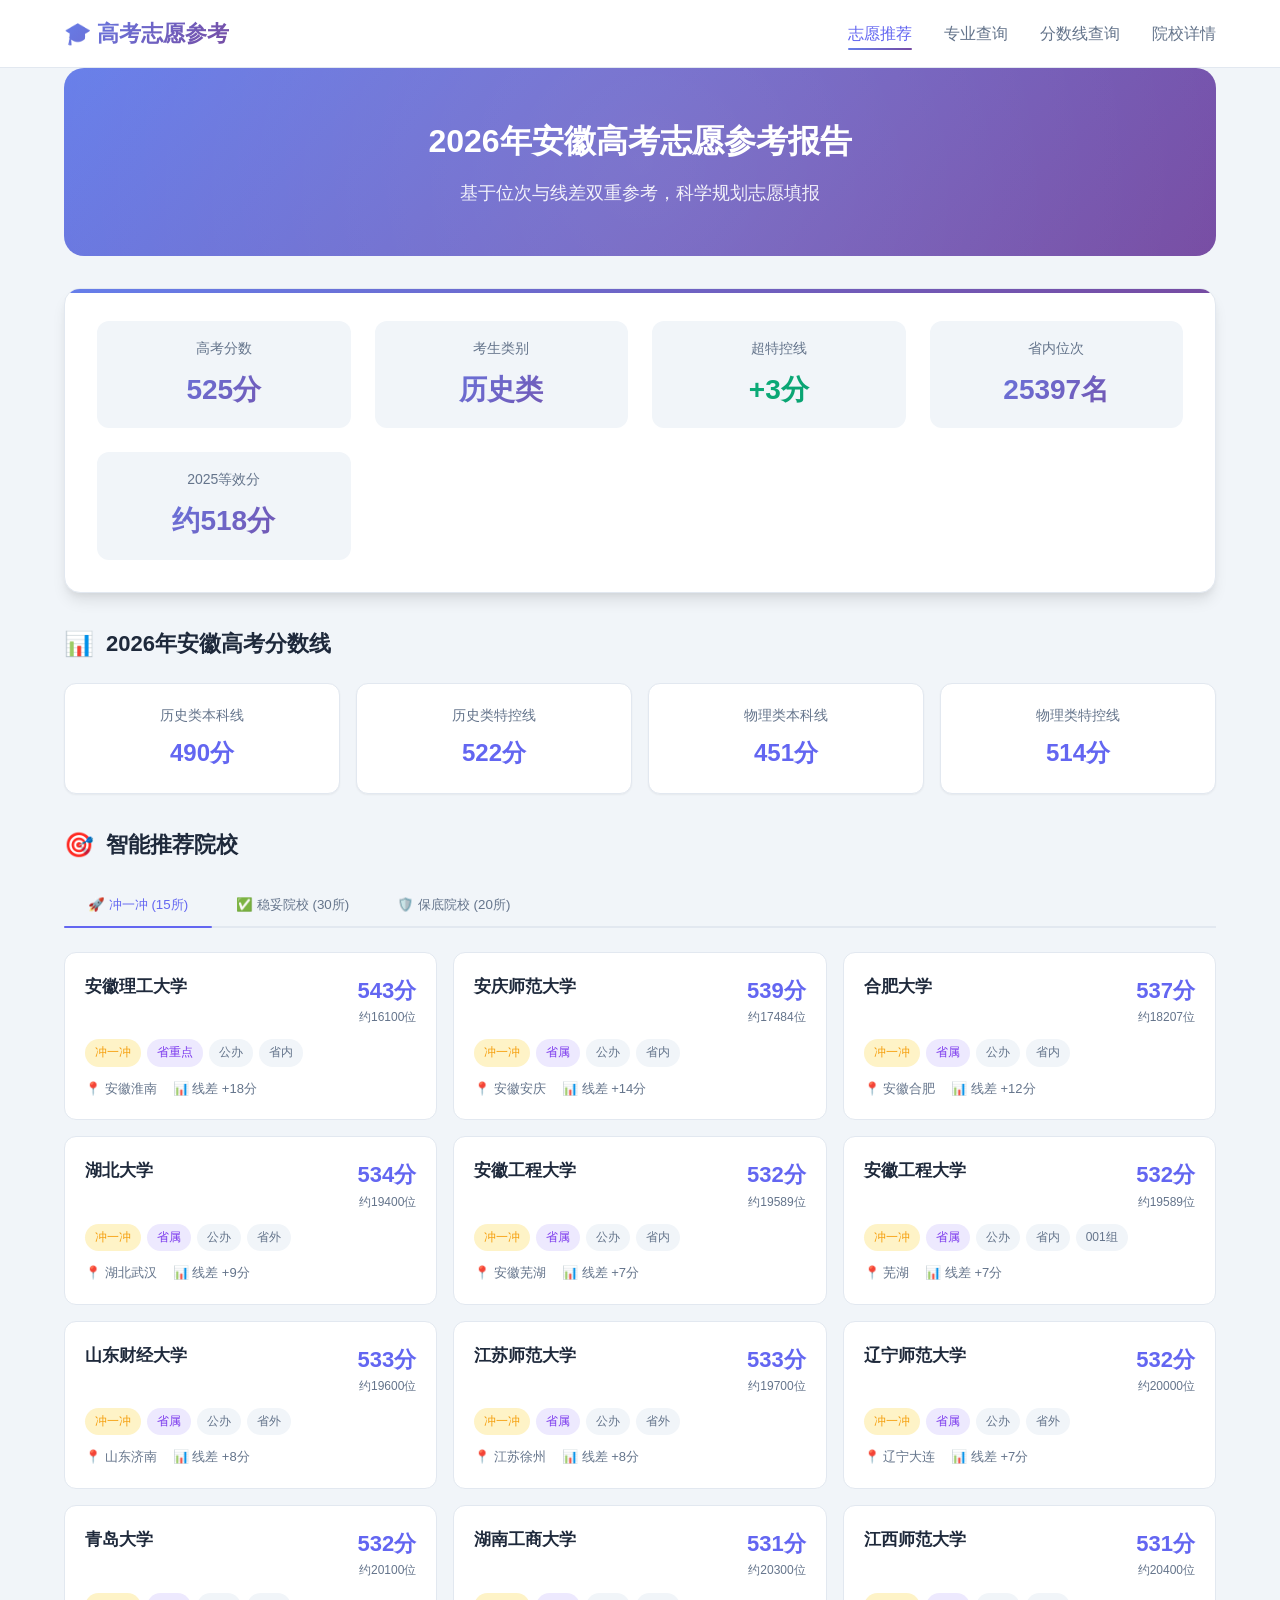
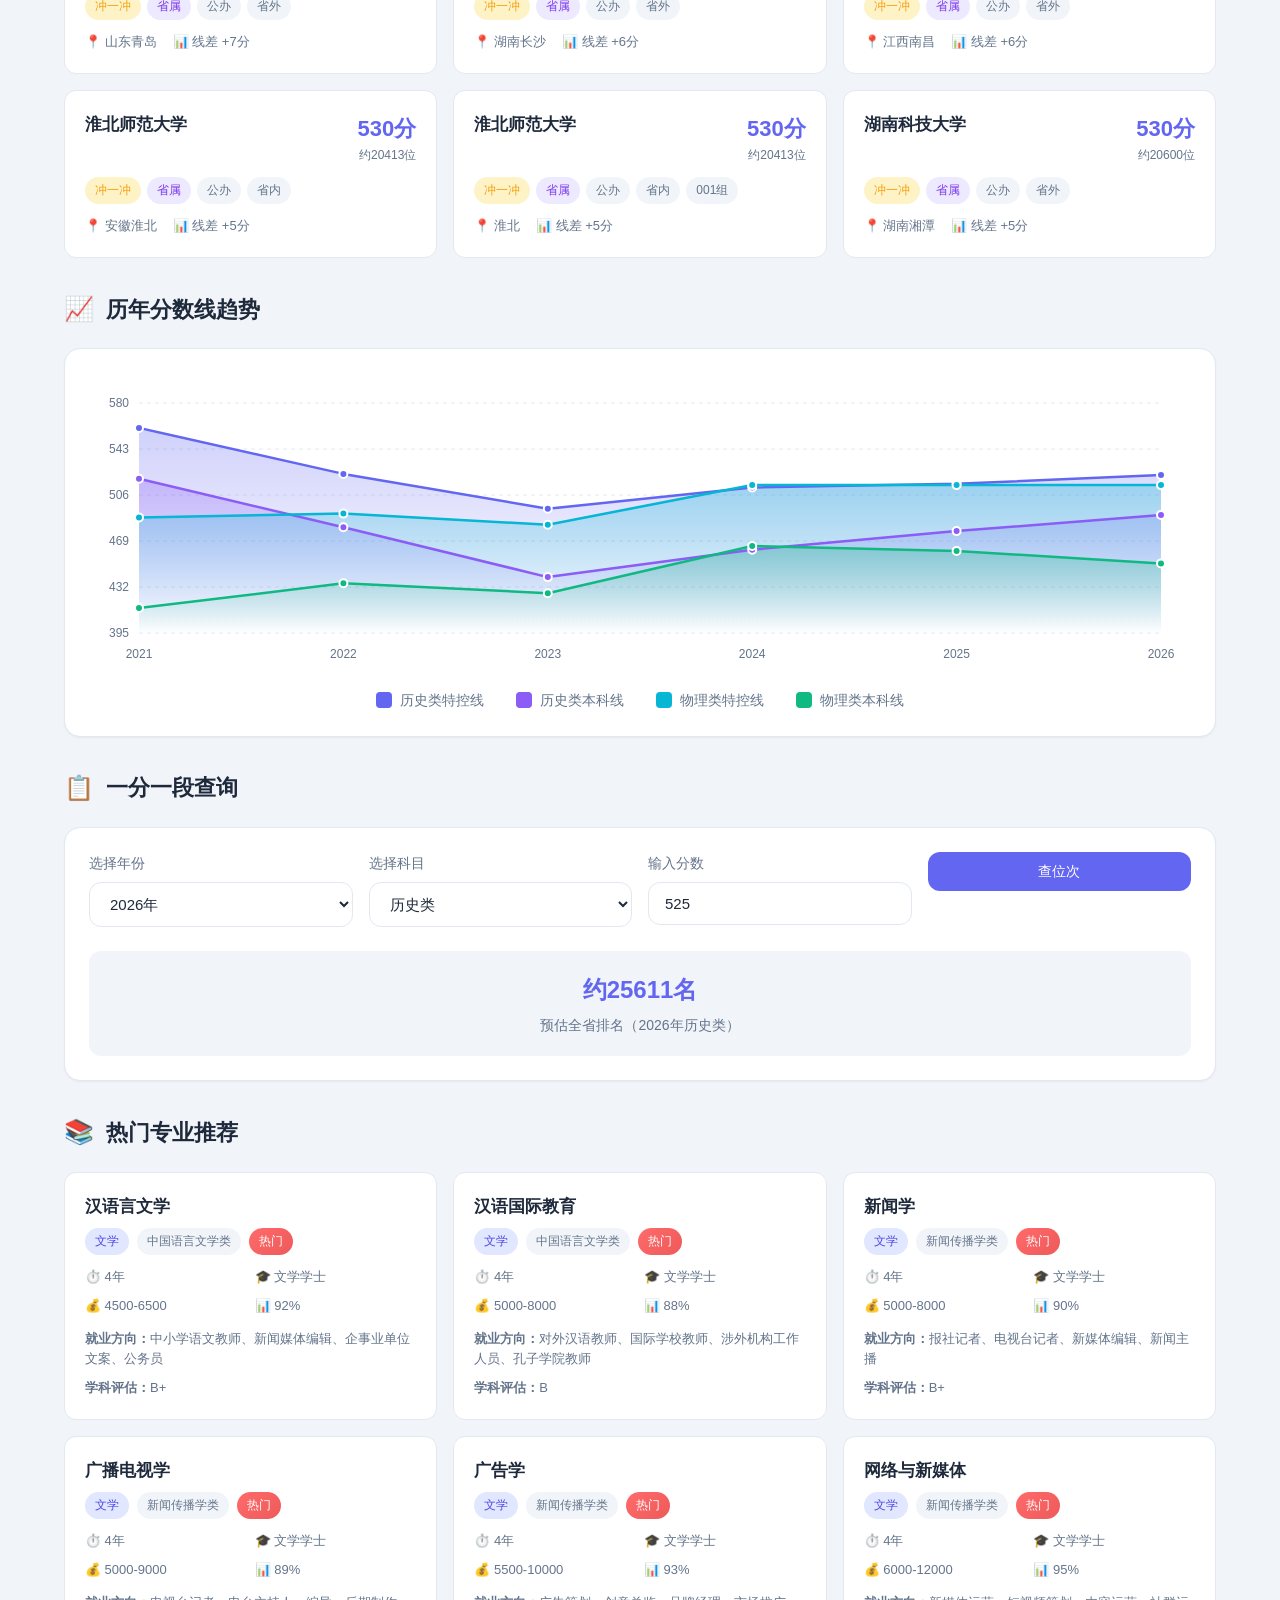
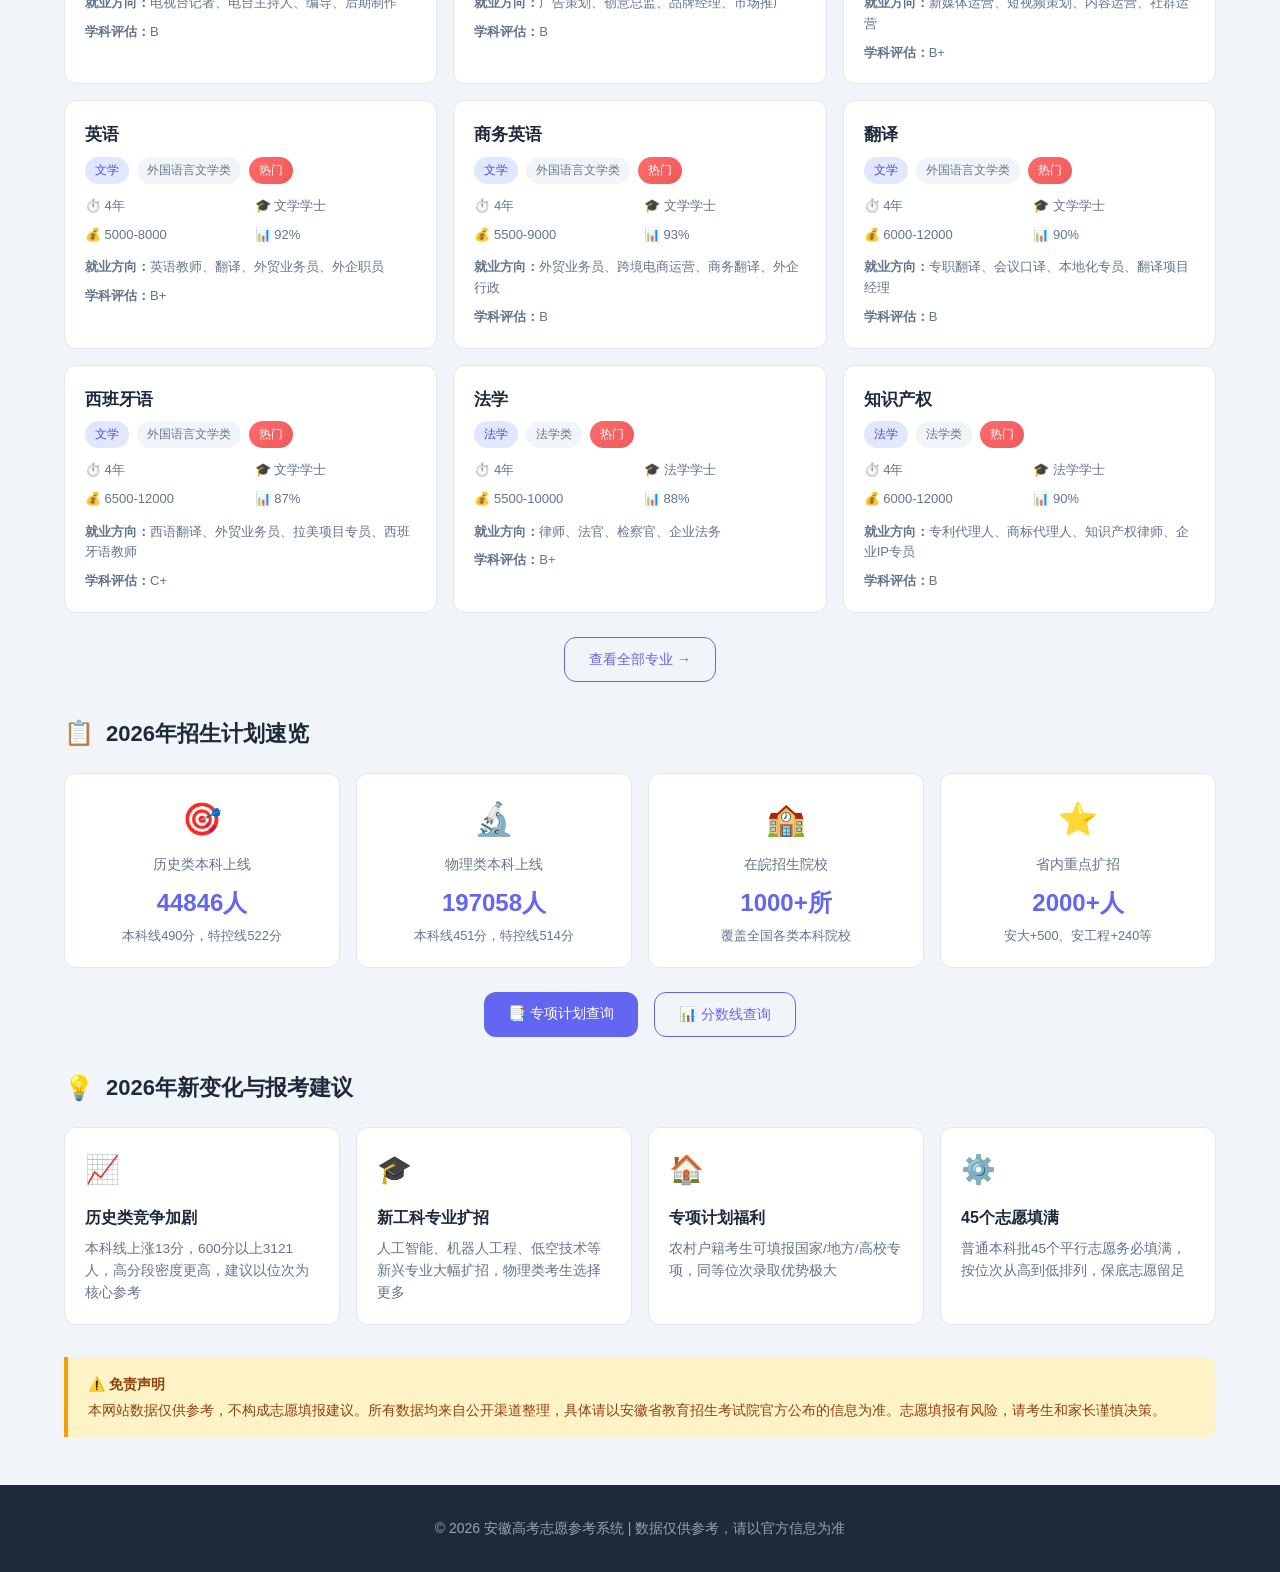
==== commit 7f9dd568: "feat: 更新2026年一分一段表官方数据，默认年份改为2026 - 历史类：222个分数段（671分-450分），525分对应25611名 - 物理类：256个分数段（705分-450分），数据来" ====
--- a/index.html
+++ b/index.html
@@ -134,6 +134,13 @@
             <div class="query-card">
                 <div class="query-form">
                     <div class="form-group">
+                        <label for="queryYear">选择年份</label>
+                        <select id="queryYear">
+                            <option value="2026" selected>2026年</option>
+                            <option value="2025">2025年</option>
+                        </select>
+                    </div>
+                    <div class="form-group">
                         <label for="querySubject">选择科目</label>
                         <select id="querySubject">
                             <option value="history">历史类</option>
@@ -149,8 +156,8 @@
                     </div>
                 </div>
                 <div class="query-result" id="rankResult">
-                    <div class="result-value">约22639名</div>
-                    <div class="result-label">预估全省排名（历史类）</div>
+                    <div class="result-value">约25611名</div>
+                    <div class="result-label">预估全省排名（2026年历史类）</div>
                 </div>
             </div>
         </div>
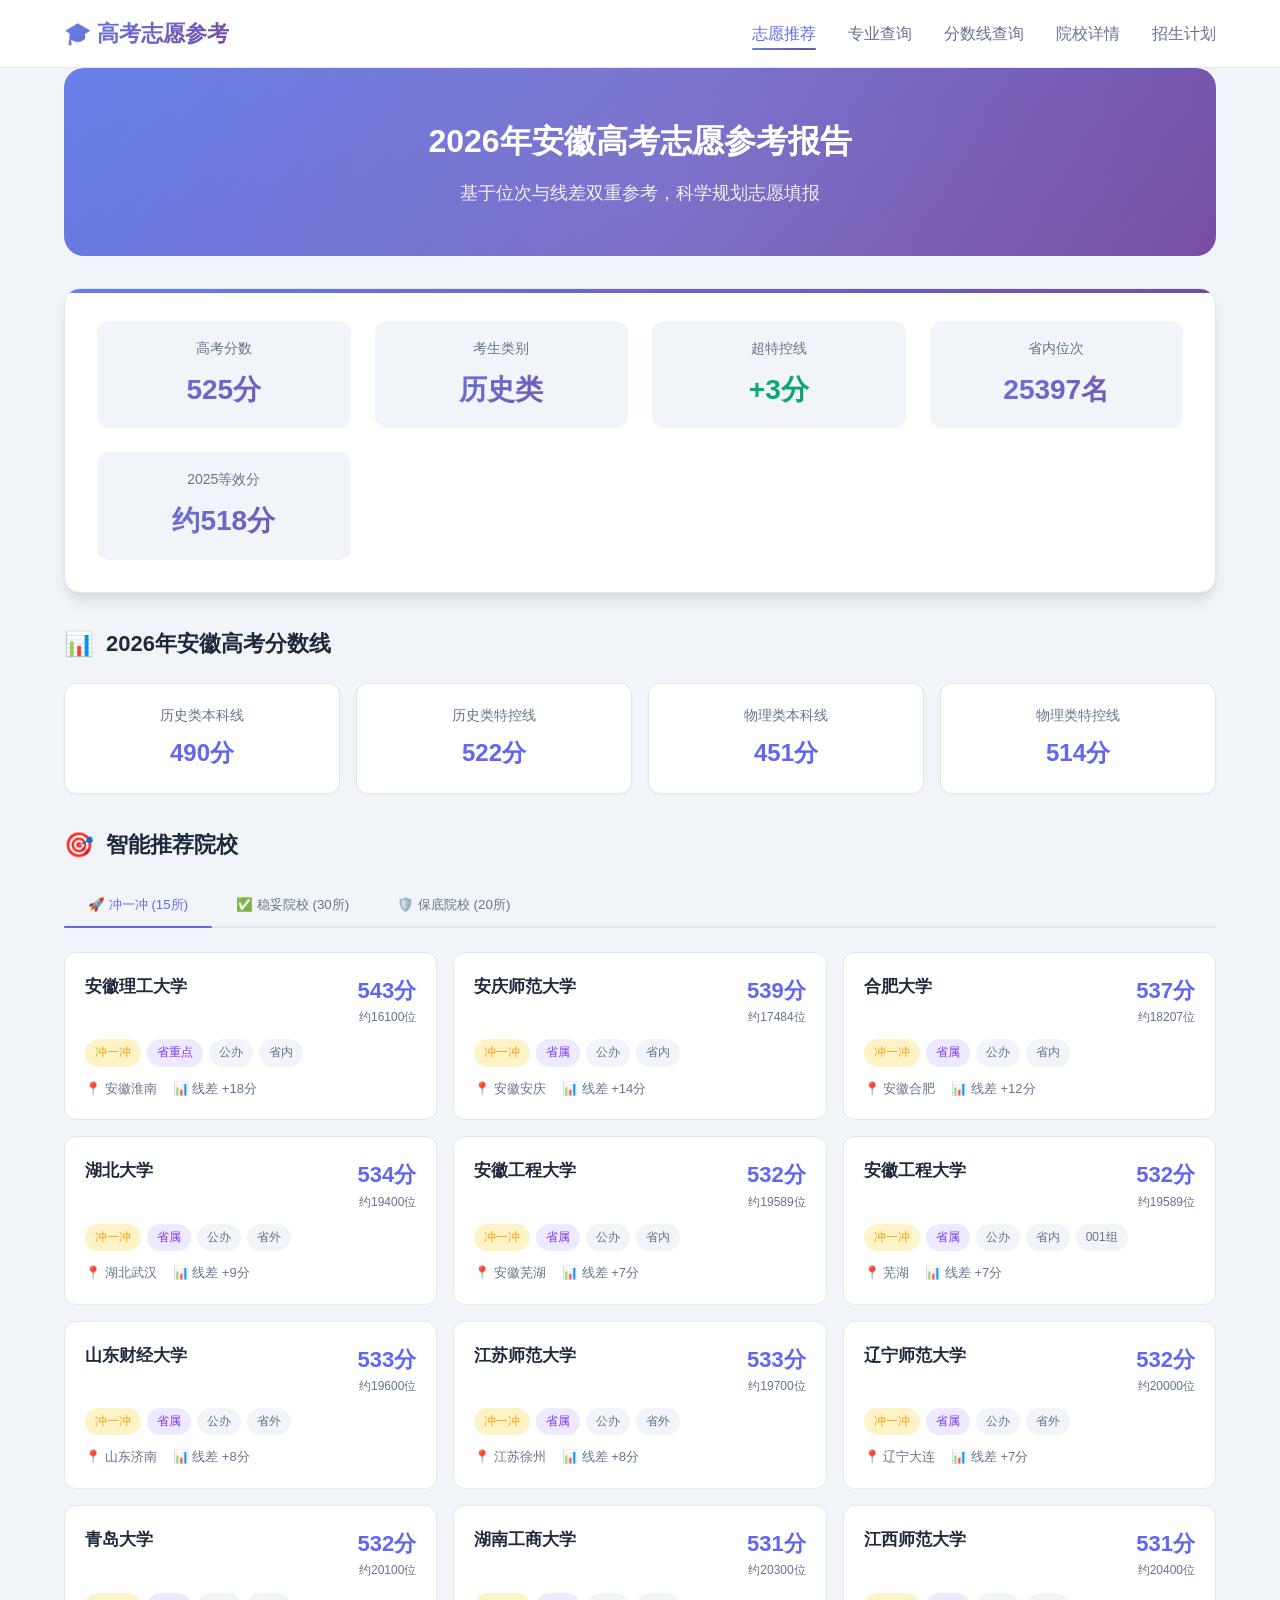
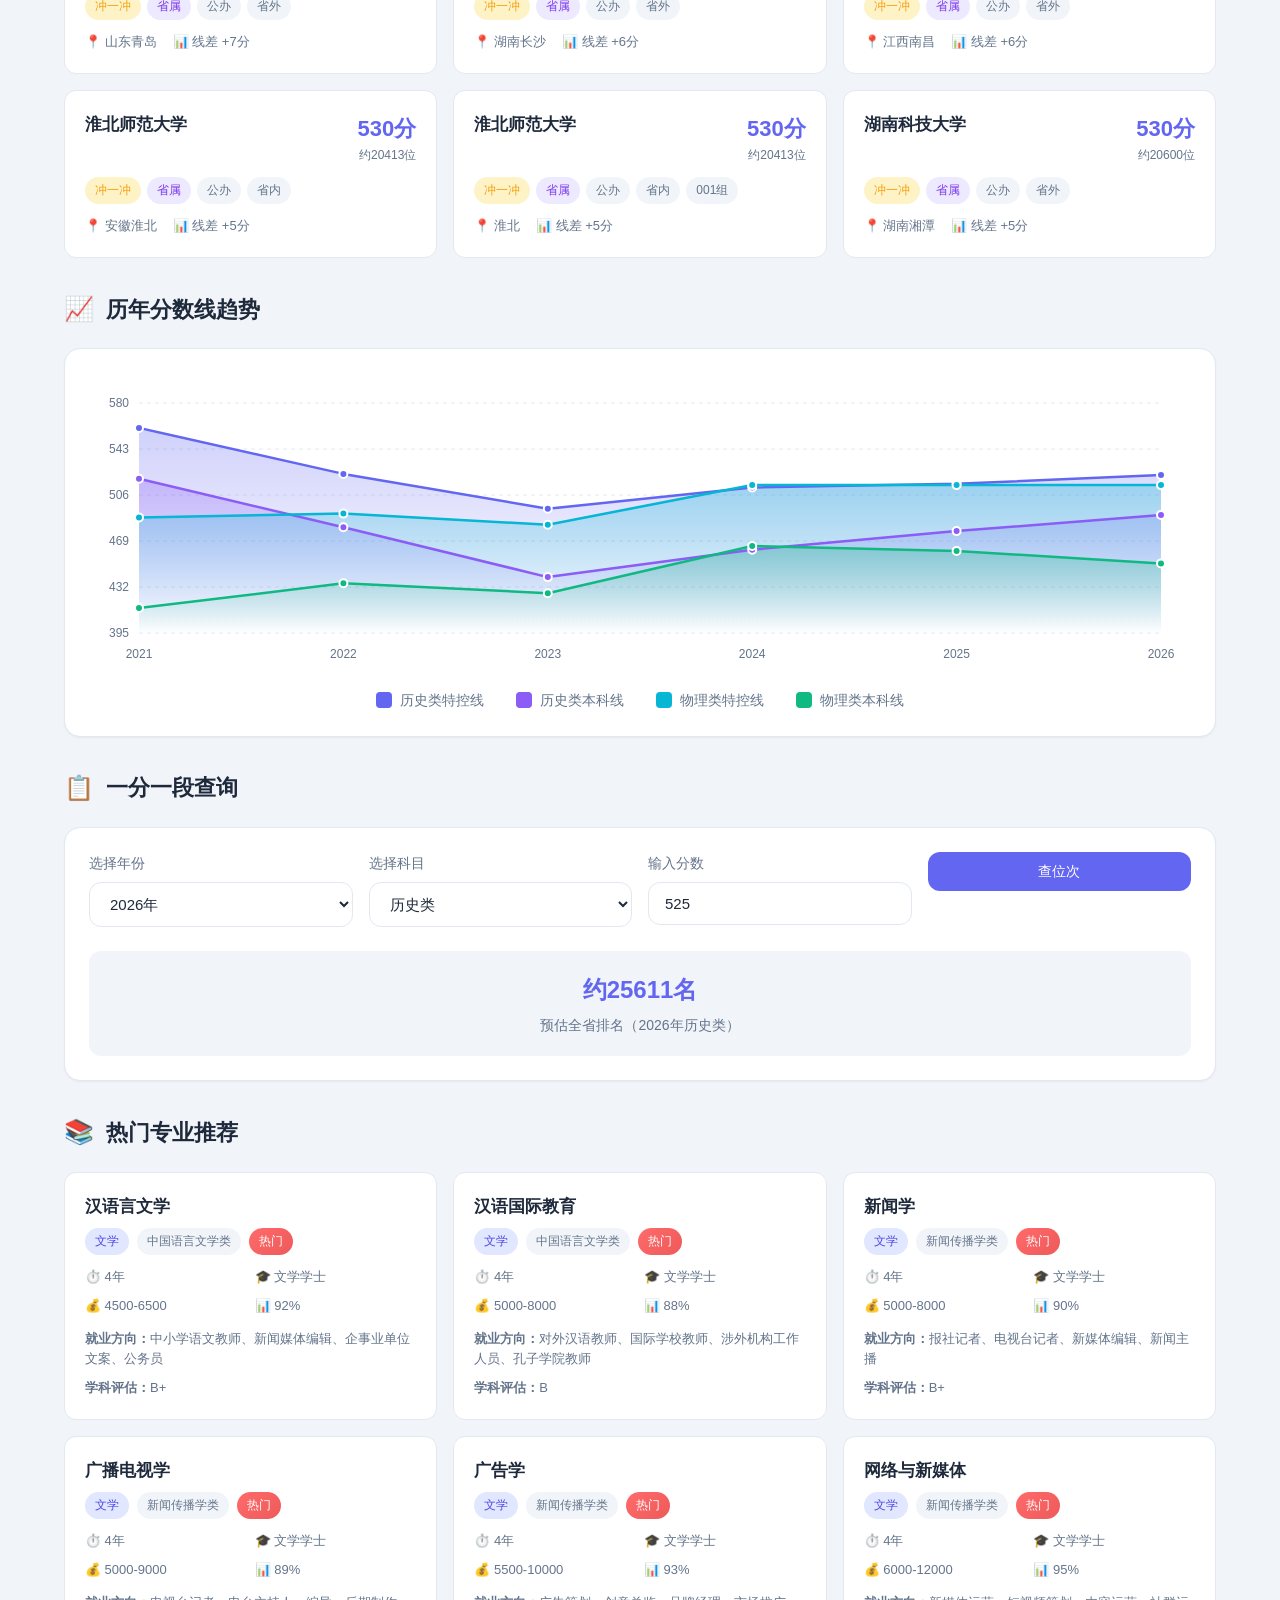
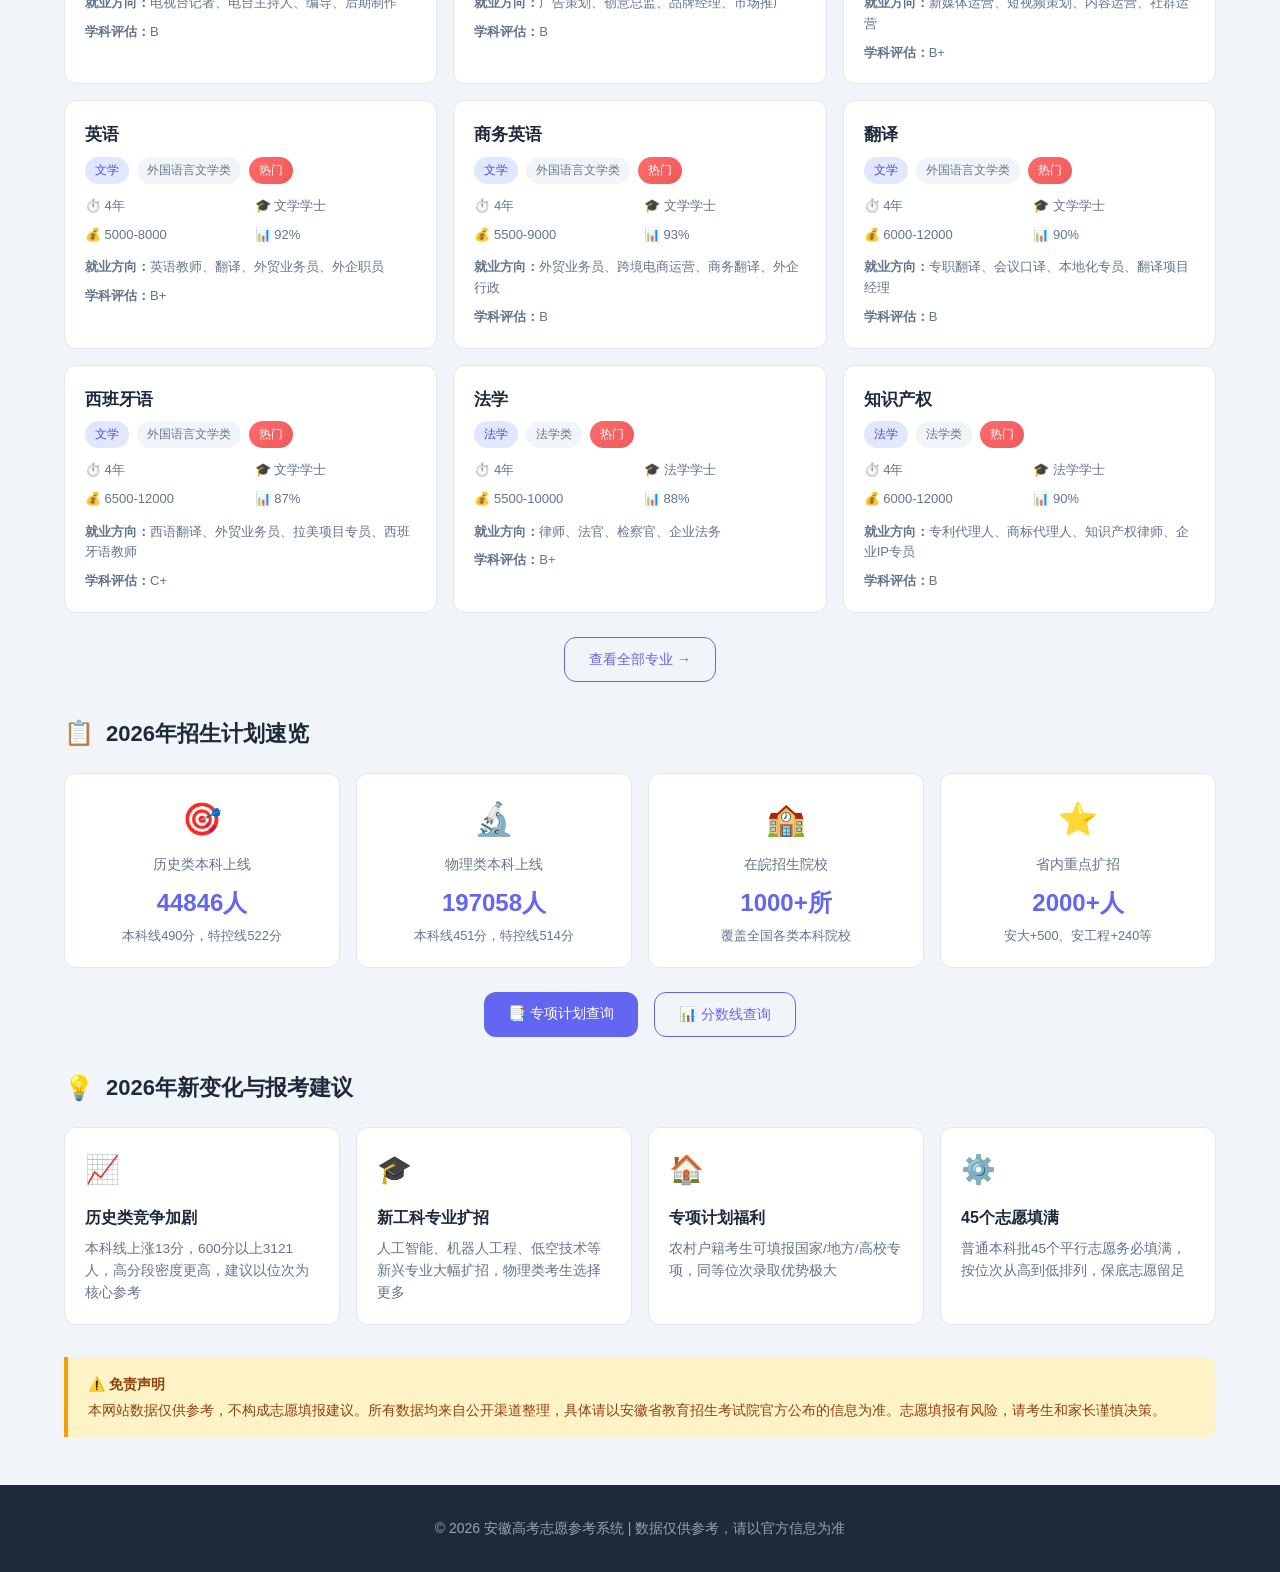
==== commit b07e9f98: "feat: 整合2026年完整招生计划数据，新增招生计划查询页面 主要更新： 1. 新增 admission-plan.html 招生计划查询页面 2. 新增 data/admission-plan-" ====
--- a/index.html
+++ b/index.html
@@ -16,6 +16,7 @@
                 <li><a href="major.html">专业查询</a></li>
                 <li><a href="score.html">分数线查询</a></li>
                 <li><a href="school.html">院校详情</a></li>
+                <li><a href="admission-plan.html">招生计划</a></li>
             </ul>
         </nav>
     </header>
